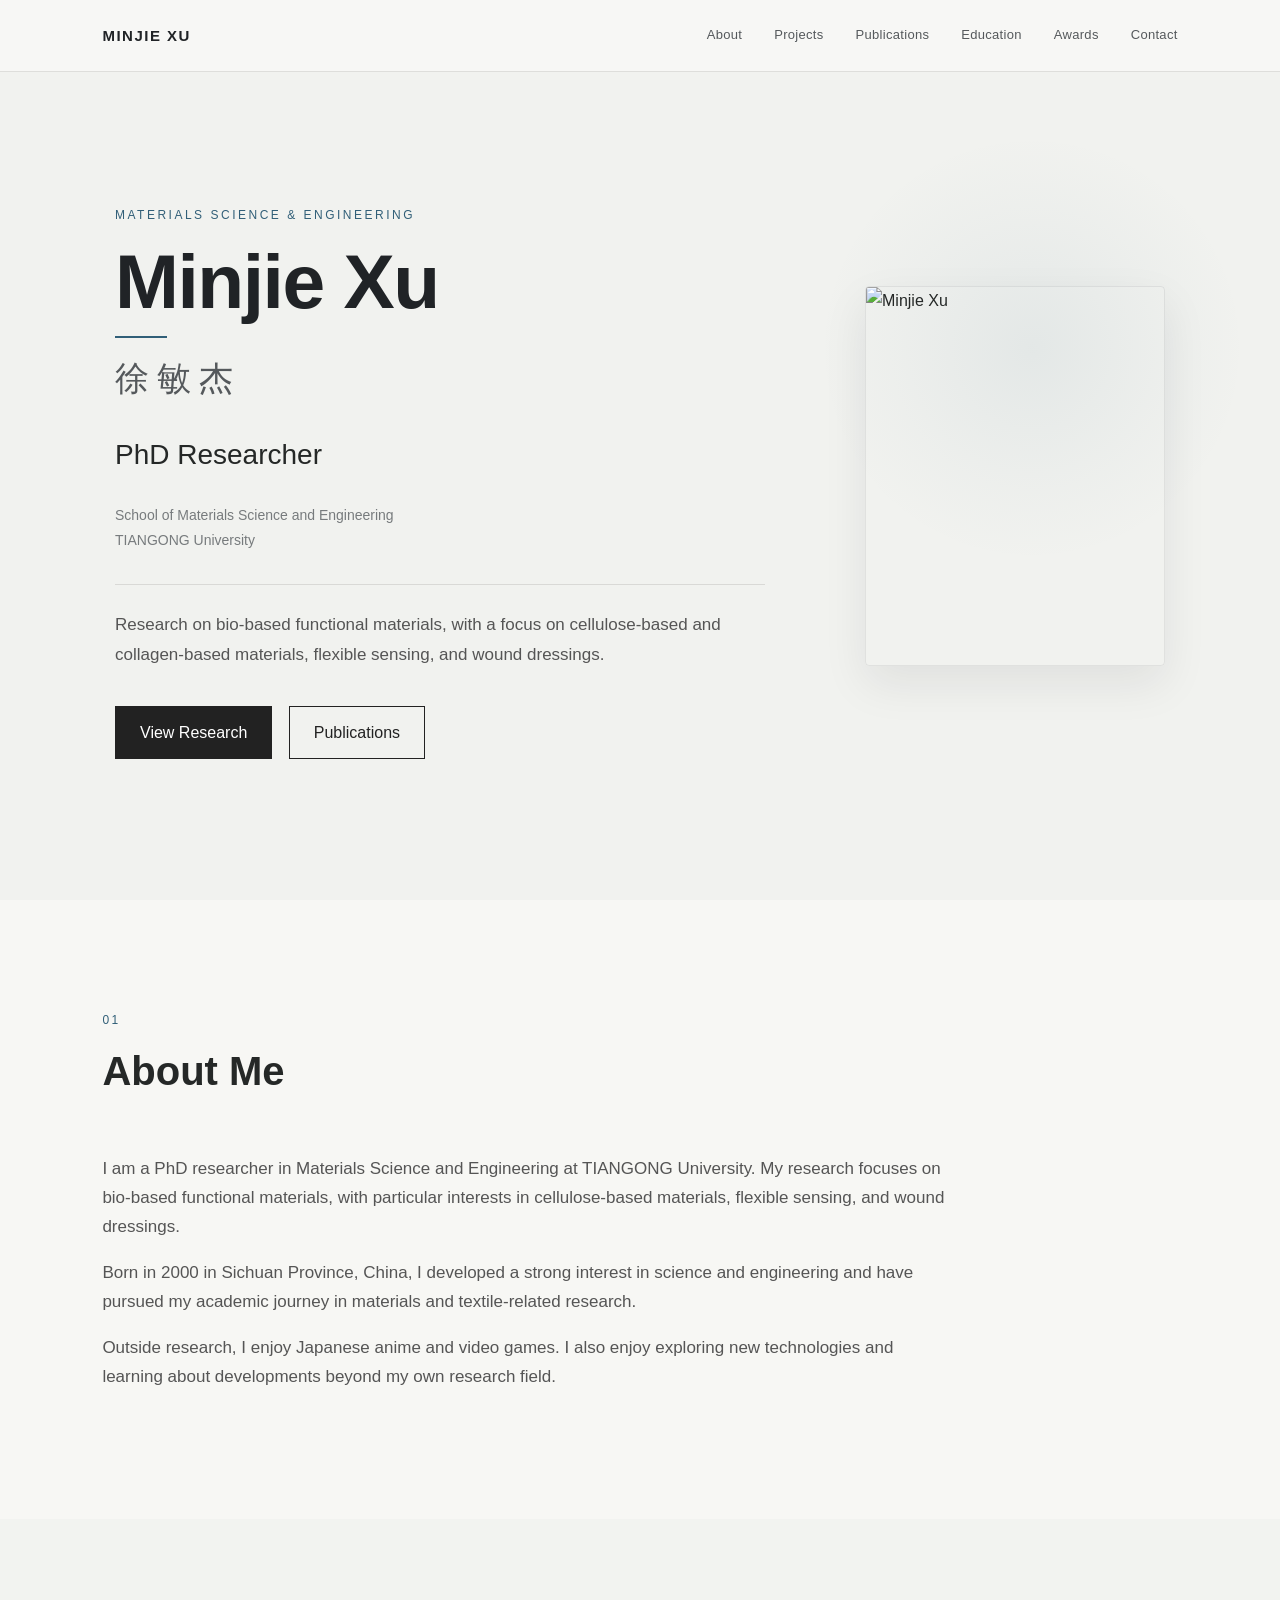
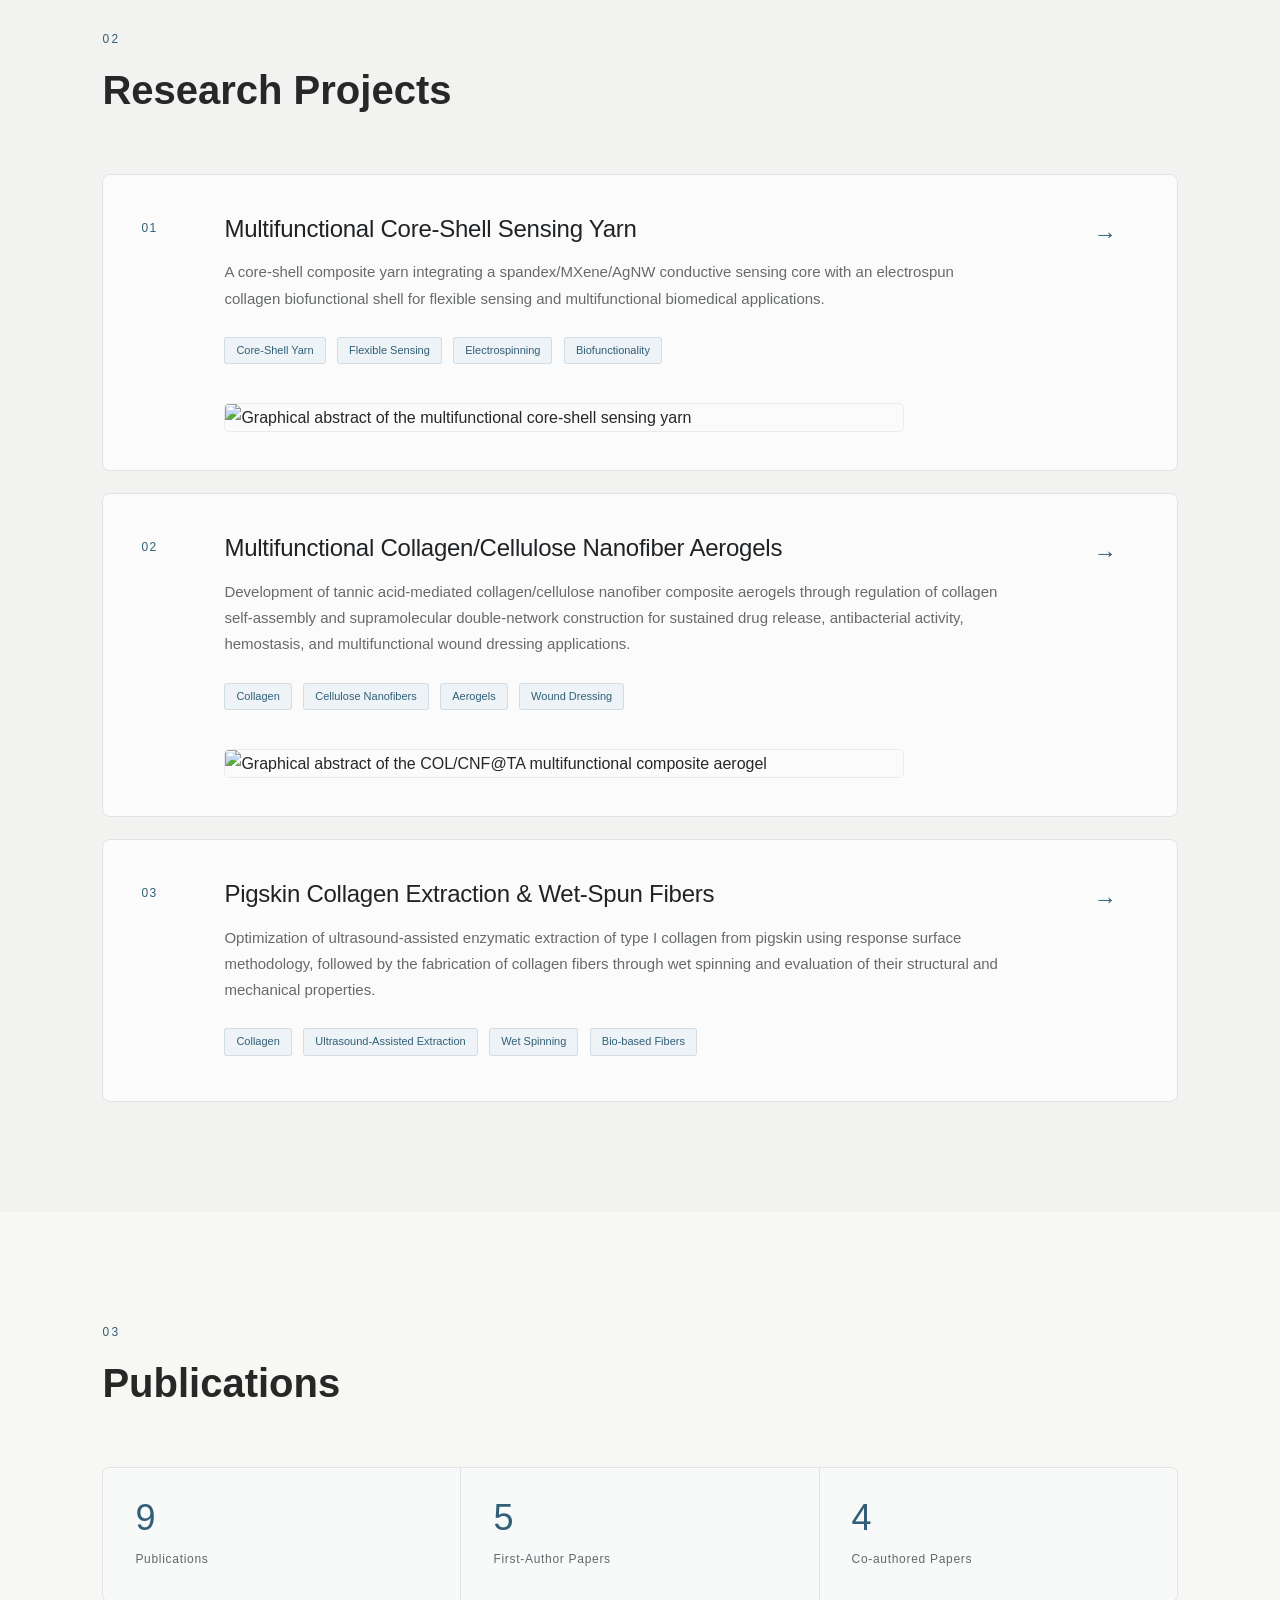
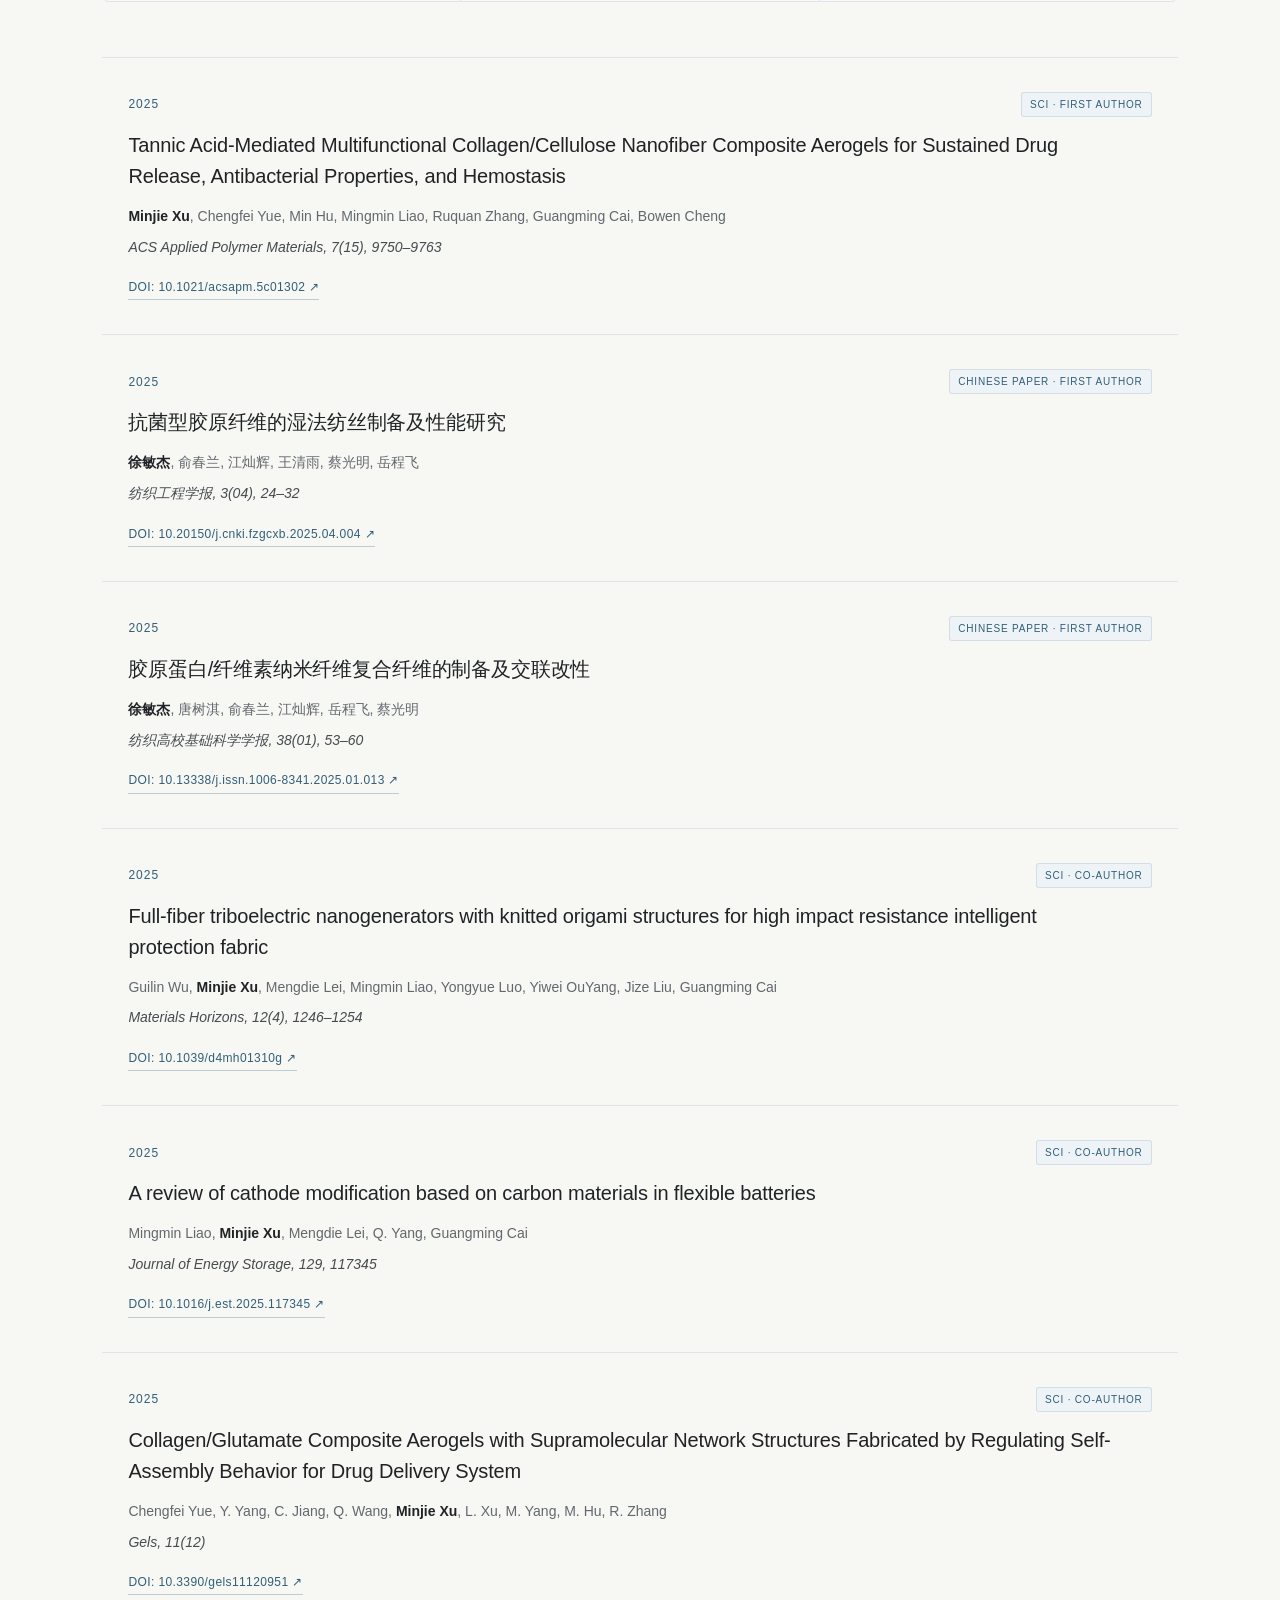
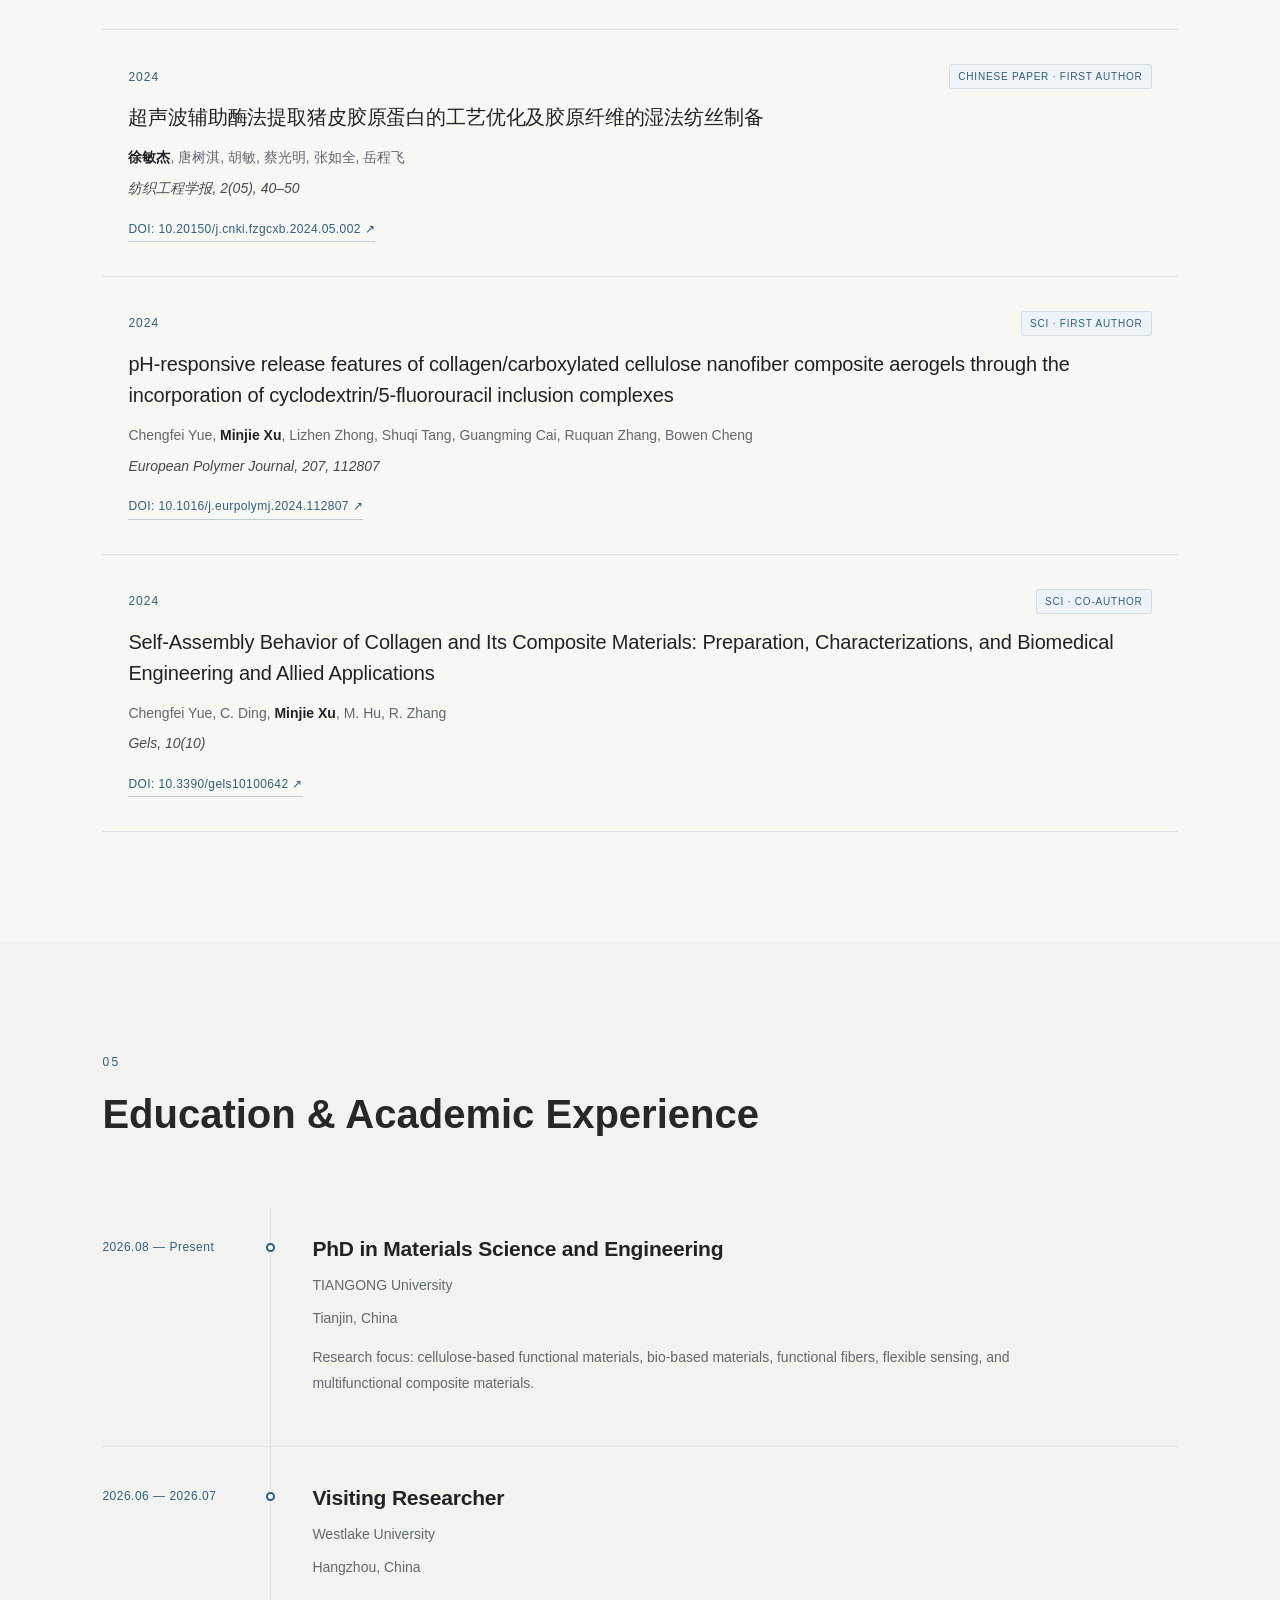
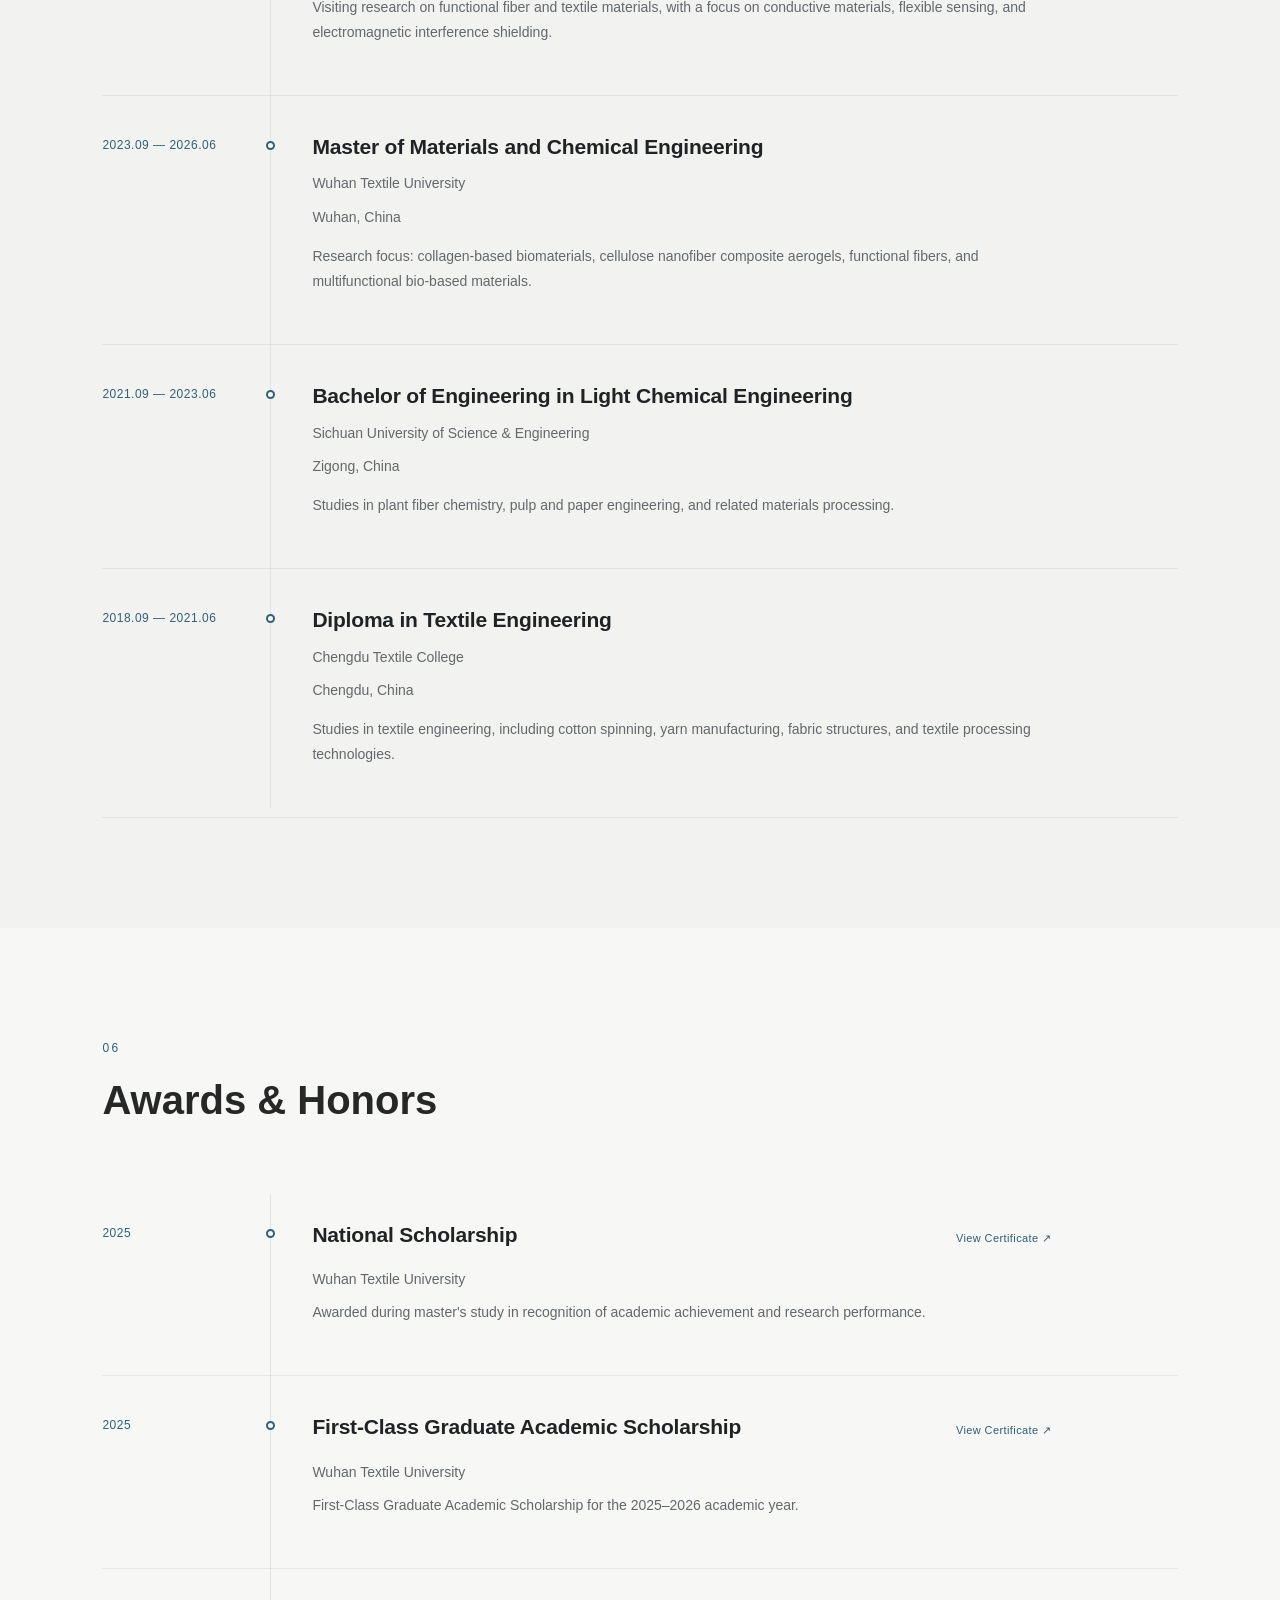
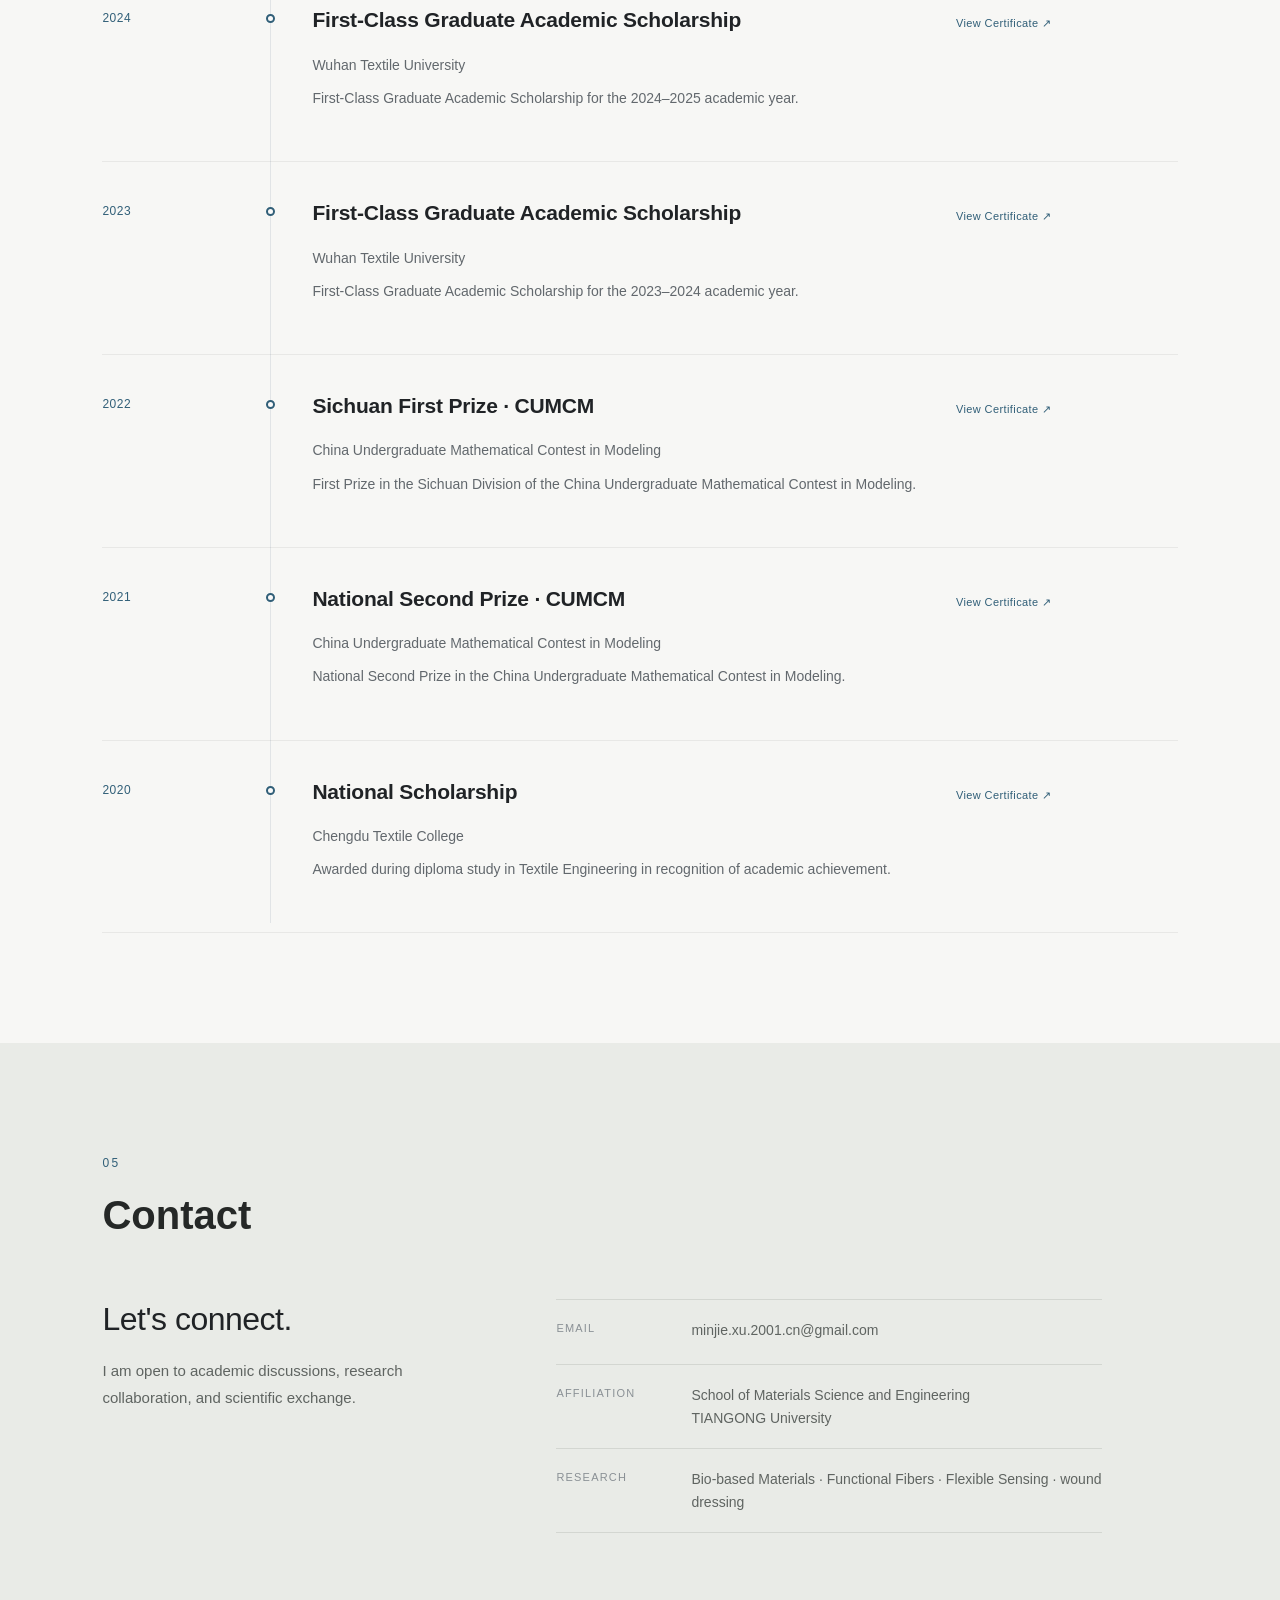
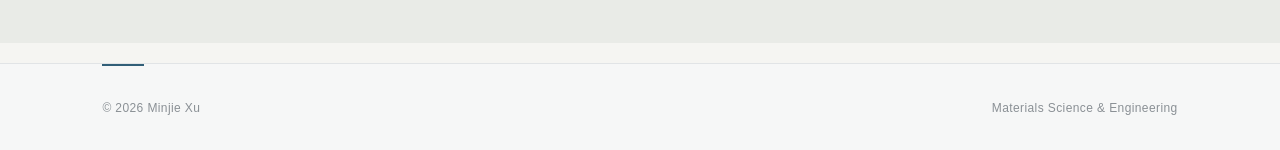
==== index.html @ 4c1c81a6 "Initial website release" ====
<!DOCTYPE html>
<html lang="en">











<head>
    <meta charset="UTF-8">
    <meta name="viewport" content="width=device-width, initial-scale=1.0">

    <title>Minjie Xu | Materials Science & Engineering</title>
    <meta name="description" content="Academic website of Minjie Xu, a PhD researcher in Materials Science and Engineering at TIANGONG of Technology.">
    
    <link rel="stylesheet" href="style.css">
</head>

<body>

    <!-- Navigation -->
<nav>

    <div class="logo">
        <a href="#home">MINJIE XU</a>
    </div>

    <div class="nav-links">

        <a href="#about">About</a>
        <a href="#projects">Projects</a>
        <a href="#publications">Publications</a>
        <a href="#education">Education</a>
    <a href="#awards">Awards</a>
        <a href="#contact">Contact</a>

    </div>

    <button class="menu-toggle" id="menu-toggle">
        ☰
    </button>

</nav>


    <!-- Home -->
        <section id="home" class="hero">

            <div class="hero-content">

                <p class="hero-label">
                    MATERIALS SCIENCE & ENGINEERING
                </p>

                <h1>Minjie Xu</h1>
                <p class="chinese-name">徐敏杰</p>
                <h2>PhD Researcher</h2>

                <p class="hero-affiliation">
                    School of Materials Science and Engineering<br>
                    TIANGONG University
                </p>

                <p class="hero-description">
                    Research on bio-based functional materials, with a focus on cellulose-based and collagen-based materials, flexible sensing, and wound dressings.

                </p>

                <div class="hero-buttons">

                    <a href="#projects" class="button">
                        View Research
                    </a>

                    <a href="#publications" class="button button-outline">
                        Publications
                    </a>

                </div>

            </div>


            <div class="hero-photo">

                <!-- <img
                    src="images/profile.jpg"
                    alt="Minjie Xu"
                > -->


                <img
                    src="images/Minjie-Xu.jpg"
                    alt="Minjie Xu"
                >


            </div>

        </section>


    <!-- About -->
    <!-- About -->
    <section id="about" class="section">

        <div class="section-title">
            <p>01</p>
            <h2>About Me</h2>
        </div>

        <div class="section-content">

            <p>
                I am a PhD researcher in Materials Science and Engineering
                at TIANGONG University. My research focuses on bio-based
                functional materials, with particular interests in
                cellulose-based materials, flexible sensing, and wound dressings.
            </p>

            <p>
                Born in 2000 in Sichuan Province, China, I developed a strong
                interest in science and engineering and have pursued my academic
                journey in materials and textile-related research.
            </p>

            <p>
                Outside research, I enjoy Japanese anime and video games.
                I also enjoy exploring new technologies and learning about
                developments beyond my own research field.
            </p>

        </div>

    </section>


        <!-- Research Projects -->
    <section id="projects" class="section">

        <div class="section-title">
            <p>02</p>
            <h2>Research Projects</h2>
        </div>

        <div class="project-list">

            <div class="project-item">

                <div class="project-number">01</div>

            <div class="project-content">

                <h3>Multifunctional Core-Shell Sensing Yarn</h3>

                <p>
                    A core-shell composite yarn integrating a
                    spandex/MXene/AgNW conductive sensing core with an
                    electrospun collagen biofunctional shell for flexible
                    sensing and multifunctional biomedical applications.
                </p>

                <div class="project-tags">
                    <span>Core-Shell Yarn</span>
                    <span>Flexible Sensing</span>
                    <span>Electrospinning</span>
                    <span>Biofunctionality</span>
                </div>


                <div class="project-preview-image">
                    <img
                        src="images/graphical-abstract-project01.png"
                        alt="Graphical abstract of the multifunctional core-shell sensing yarn"
                    >
                </div>

            </div>

                <a href="project-collagen-yarn.html" class="project-arrow">
    →
</a>

            </div>


            <div class="project-item">

                <div class="project-number">
                    02
                </div>

                <div class="project-content">

                    <h3>
                        Multifunctional Collagen/Cellulose Nanofiber Aerogels
                    </h3>

                    <p>
                        Development of tannic acid-mediated collagen/cellulose
                        nanofiber composite aerogels through regulation of collagen
                        self-assembly and supramolecular double-network construction
                        for sustained drug release, antibacterial activity, hemostasis,
                        and multifunctional wound dressing applications.
                    </p>

                    <div class="project-tags">
                        <span>Collagen</span>
                        <span>Cellulose Nanofibers</span>
                        <span>Aerogels</span>
                        <span>Wound Dressing</span>
                    </div>
                    <div class="project-preview-image project02-preview">

    <img
        src="images/project02-design1.jpg"
        alt="Graphical abstract of the COL/CNF@TA multifunctional composite aerogel"
    >

</div>

                </div>

                <a href="project02.html" class="project-arrow">
                    →
                </a>

            </div>


            <div class="project-item">

                <div class="project-number">
                    03
                </div>

                <div class="project-content">

                    <h3>
                        Pigskin Collagen Extraction & Wet-Spun Fibers
                    </h3>

                    <p>
                        Optimization of ultrasound-assisted enzymatic extraction
                        of type I collagen from pigskin using response surface
                        methodology, followed by the fabrication of collagen fibers
                        through wet spinning and evaluation of their structural
                        and mechanical properties.
                    </p>

                    <div class="project-tags">
                        <span>Collagen</span>
                        <span>Ultrasound-Assisted Extraction</span>
                        <span>Wet Spinning</span>
                        <span>Bio-based Fibers</span>
                    </div>

                </div>

                <a href="project03.html" class="project-arrow">
                    →
                </a>

            </div>

        </div>

    </section>

    <!-- Publications -->
    <!-- Publications -->
    <section id="publications" class="section">

        <div class="section-title">
            <p>03</p>
            <h2>Publications</h2>
        </div>

        <div class="publication-stats">

            <div class="stat-item">
                <strong>9</strong>
                <span>Publications</span>
            </div>

            <div class="stat-item">
                <strong>5</strong>
                <span>First-Author Papers</span>
            </div>

            <div class="stat-item">
                <strong>4</strong>
                <span>Co-authored Papers</span>
            </div>

        </div>



<!-- Publication 01 -->
<div class="publication">

    <div class="publication-top">
        <span class="publication-year">2025</span>
        <span class="publication-type">SCI · First Author</span>
    </div>

    <h3>
        Tannic Acid-Mediated Multifunctional Collagen/Cellulose
        Nanofiber Composite Aerogels for Sustained Drug Release,
        Antibacterial Properties, and Hemostasis
    </h3>

    <p class="publication-authors">
        <strong>Minjie Xu</strong>, Chengfei Yue, Min Hu,
        Mingmin Liao, Ruquan Zhang, Guangming Cai, Bowen Cheng
    </p>

    <p class="journal">
        ACS Applied Polymer Materials, 7(15), 9750–9763
    </p>

    <a
        href="https://doi.org/10.1021/acsapm.5c01302"
        target="_blank"
        rel="noopener noreferrer"
        class="publication-link"
    >
        DOI: 10.1021/acsapm.5c01302 ↗
    </a>

</div>


<!-- Publication 02 -->
<div class="publication">

    <div class="publication-top">
        <span class="publication-year">2025</span>
        <span class="publication-type">Chinese paper · First Author</span>
    </div>

    <h3>
        抗菌型胶原纤维的湿法纺丝制备及性能研究
    </h3>

    <p class="publication-authors">
        <strong>徐敏杰</strong>, 俞春兰, 江灿辉,
        王清雨, 蔡光明, 岳程飞
    </p>

    <p class="journal">
        纺织工程学报, 3(04), 24–32
    </p>

    <a
        href="https://doi.org/10.20150/j.cnki.fzgcxb.2025.04.004"
        target="_blank"
        rel="noopener noreferrer"
        class="publication-link"
    >
        DOI: 10.20150/j.cnki.fzgcxb.2025.04.004 ↗
    </a>

</div>


<!-- Publication 03 -->
<div class="publication">

    <div class="publication-top">
        <span class="publication-year">2025</span>
        <span class="publication-type">Chinese paper · First Author</span>
    </div>

    <h3>
        胶原蛋白/纤维素纳米纤维复合纤维的制备及交联改性
    </h3>

    <p class="publication-authors">
        <strong>徐敏杰</strong>, 唐树淇, 俞春兰,
        江灿辉, 岳程飞, 蔡光明
    </p>

    <p class="journal">
        纺织高校基础科学学报, 38(01), 53–60
    </p>

    <a
        href="https://doi.org/10.13338/j.issn.1006-8341.2025.01.013"
        target="_blank"
        rel="noopener noreferrer"
        class="publication-link"
    >
        DOI: 10.13338/j.issn.1006-8341.2025.01.013 ↗
    </a>

</div>


<!-- Publication 04 -->
<div class="publication">

    <div class="publication-top">
        <span class="publication-year">2025</span>
        <span class="publication-type">SCI · Co-author</span>
    </div>

    <h3>
        Full-fiber triboelectric nanogenerators with knitted
        origami structures for high impact resistance intelligent
        protection fabric
    </h3>

    <p class="publication-authors">
        Guilin Wu, <strong>Minjie Xu</strong>, Mengdie Lei,
        Mingmin Liao, Yongyue Luo, Yiwei OuYang,
        Jize Liu, Guangming Cai
    </p>

    <p class="journal">
        Materials Horizons, 12(4), 1246–1254
    </p>

    <a
        href="https://doi.org/10.1039/d4mh01310g"
        target="_blank"
        rel="noopener noreferrer"
        class="publication-link"
    >
        DOI: 10.1039/d4mh01310g ↗
    </a>

</div>


<!-- Publication 05 -->
<div class="publication">

    <div class="publication-top">
        <span class="publication-year">2025</span>
        <span class="publication-type">SCI · Co-author</span>
    </div>

    <h3>
        A review of cathode modification based on carbon
        materials in flexible batteries
    </h3>

    <p class="publication-authors">
        Mingmin Liao, <strong>Minjie Xu</strong>,
        Mengdie Lei, Q. Yang, Guangming Cai
    </p>

    <p class="journal">
        Journal of Energy Storage, 129, 117345
    </p>

    <a
        href="https://doi.org/10.1016/j.est.2025.117345"
        target="_blank"
        rel="noopener noreferrer"
        class="publication-link"
    >
        DOI: 10.1016/j.est.2025.117345 ↗
    </a>

</div>


<!-- Publication 06 -->
<div class="publication">

    <div class="publication-top">
        <span class="publication-year">2025</span>
        <span class="publication-type">SCI · Co-author</span>
    </div>

    <h3>
        Collagen/Glutamate Composite Aerogels with Supramolecular
        Network Structures Fabricated by Regulating Self-Assembly
        Behavior for Drug Delivery System
    </h3>

    <p class="publication-authors">
        Chengfei Yue, Y. Yang, C. Jiang, Q. Wang,
        <strong>Minjie Xu</strong>, L. Xu, M. Yang,
        M. Hu, R. Zhang
    </p>

    <p class="journal">
        Gels, 11(12)
    </p>

    <a
        href="https://doi.org/10.3390/gels11120951"
        target="_blank"
        rel="noopener noreferrer"
        class="publication-link"
    >
        DOI: 10.3390/gels11120951 ↗
    </a>

</div>


<!-- Publication 07 -->
<div class="publication">

    <div class="publication-top">
        <span class="publication-year">2024</span>
        <span class="publication-type">Chinese paper · First Author</span>
    </div>

    <h3>
        超声波辅助酶法提取猪皮胶原蛋白的工艺优化及胶原纤维的湿法纺丝制备
    </h3>

    <p class="publication-authors">
        <strong>徐敏杰</strong>, 唐树淇, 胡敏,
        蔡光明, 张如全, 岳程飞
    </p>

    <p class="journal">
        纺织工程学报, 2(05), 40–50
    </p>

    <a
        href="https://doi.org/10.20150/j.cnki.fzgcxb.2024.05.002"
        target="_blank"
        rel="noopener noreferrer"
        class="publication-link"
    >
        DOI: 10.20150/j.cnki.fzgcxb.2024.05.002 ↗
    </a>

</div>


<!-- Publication 08 -->
<div class="publication">

    <div class="publication-top">
        <span class="publication-year">2024</span>
        <span class="publication-type">SCI · First Author</span>
    </div>

    <h3>
        pH-responsive release features of collagen/carboxylated
        cellulose nanofiber composite aerogels through the
        incorporation of cyclodextrin/5-fluorouracil inclusion complexes
    </h3>

    <p class="publication-authors">
        Chengfei Yue, <strong>Minjie Xu</strong>,
        Lizhen Zhong, Shuqi Tang, Guangming Cai,
        Ruquan Zhang, Bowen Cheng
    </p>

    <p class="journal">
        European Polymer Journal, 207, 112807
    </p>

    <a
        href="https://doi.org/10.1016/j.eurpolymj.2024.112807"
        target="_blank"
        rel="noopener noreferrer"
        class="publication-link"
    >
        DOI: 10.1016/j.eurpolymj.2024.112807 ↗
    </a>

</div>


<!-- Publication 09 -->
<div class="publication">

    <div class="publication-top">
        <span class="publication-year">2024</span>
        <span class="publication-type">SCI · Co-author</span>
    </div>

    <h3>
        Self-Assembly Behavior of Collagen and Its Composite
        Materials: Preparation, Characterizations, and Biomedical
        Engineering and Allied Applications
    </h3>

    <p class="publication-authors">
        Chengfei Yue, C. Ding, <strong>Minjie Xu</strong>,
        M. Hu, R. Zhang
    </p>

    <p class="journal">
        Gels, 10(10)
    </p>

    <a
        href="https://doi.org/10.3390/gels10100642"
        target="_blank"
        rel="noopener noreferrer"
        class="publication-link"
    >
        DOI: 10.3390/gels10100642 ↗
    </a>

</div>

















        </div>

    </section>

<section id="education" class="section">

    <div class="section-title">
        <p>05</p>
        <h2>Education & Academic Experience</h2>
    </div>


    <div class="education-list">

        <!-- PhD -->
        <div class="education-item">

            <div class="education-year">
                2026.08 — Present
            </div>

            <div class="education-content">

                <h3>
                    PhD in Materials Science and Engineering
                </h3>

                <p class="education-school">
                    TIANGONG University
                </p>

                <p>
                    Tianjin, China
                </p>

                <p>
                    Research focus: cellulose-based functional materials,
                    bio-based materials, functional fibers, flexible sensing,
                    and multifunctional composite materials.
                </p>

            </div>

        </div>


        <!-- Visiting Research -->
        <div class="education-item">

            <div class="education-year">
                2026.06 — 2026.07
            </div>

            <div class="education-content">

                <h3>
                    Visiting Researcher
                </h3>

                <p class="education-school">
                    Westlake University
                </p>

                <p>
                    Hangzhou, China
                </p>

                <p>
                    Visiting research on functional fiber and textile
                    materials, with a focus on conductive materials,
                    flexible sensing, and electromagnetic interference
                    shielding.
                </p>

            </div>

        </div>


        <!-- Master -->
        <div class="education-item">

            <div class="education-year">
                2023.09 — 2026.06
            </div>

            <div class="education-content">

                <h3>
                    Master of Materials and Chemical Engineering
                </h3>

                <p class="education-school">
                    Wuhan Textile University
                </p>

                <p>
                    Wuhan, China
                </p>

                <p>
                    Research focus: collagen-based biomaterials,
                    cellulose nanofiber composite aerogels,
                    functional fibers, and multifunctional
                    bio-based materials.
                </p>

            </div>

        </div>


        <!-- Bachelor -->
        <div class="education-item">

            <div class="education-year">
                2021.09 — 2023.06
            </div>

            <div class="education-content">

                <h3>
                    Bachelor of Engineering in Light Chemical Engineering
                </h3>

                <p class="education-school">
                    Sichuan University of Science & Engineering
                </p>

                <p>
                    Zigong, China
                </p>

                <p>
                    Studies in plant fiber chemistry, pulp and paper
                    engineering, and related materials processing.
                </p>

            </div>

        </div>

        <!-- Diploma -->
<div class="education-item">

    <div class="education-year">
        2018.09 — 2021.06
    </div>

    <div class="education-content">

        <h3>
            Diploma in Textile Engineering
        </h3>

        <p class="education-school">
            Chengdu Textile College
        </p>

        <p>
            Chengdu, China
        </p>

        <p>
            Studies in textile engineering, including cotton spinning,
            yarn manufacturing, fabric structures, and textile
            processing technologies.
        </p>

    </div>

</div>

    </div>

</section>



<!-- Awards & Honors -->
<section id="awards" class="section">

    <div class="section-title">
        <p>06</p>
        <h2>Awards & Honors</h2>
    </div>

    <div class="education-list">

        <!-- Graduate National Scholarship -->
        <div class="education-item">

            <div class="education-year">
                2025
            </div>

            <div class="education-content">

<div class="award-title-row">

    <h3>
        National Scholarship
    </h3>

    <a
        href="images/national-scholarship-2025.jpg"
        target="_blank"
        rel="noopener noreferrer"
        class="certificate-link"
    >
        View Certificate ↗
    </a>

</div>

                <p class="education-school">
                    Wuhan Textile University
                </p>

                <p>
                    Awarded during master's study in recognition of
                    academic achievement and research performance.
                </p>

            </div>

        </div>

<div class="education-list">

    <!-- 2025 National Scholarship -->
    <div class="education-item">

        <div class="education-year">
            2025
        </div>

        <div class="education-content">

            <div class="award-title-row">

                <h3>First-Class Graduate Academic Scholarship</h3>

                <a
                    href="images/award-national-scholarship-2025.jpg"
                    target="_blank"
                    rel="noopener noreferrer"
                    class="certificate-link"
                >
                    View Certificate ↗
                </a>

            </div>

            <p class="education-school">
                Wuhan Textile University
            </p>

            <p>
                First-Class Graduate Academic Scholarship
                for the 2025–2026 academic year.
            </p>

        </div>

    </div>


    <!-- 2024 First-Class Graduate Academic Scholarship -->
    <div class="education-item">

        <div class="education-year">
            2024
        </div>

        <div class="education-content">

            <div class="award-title-row">

                <h3>First-Class Graduate Academic Scholarship</h3>

                <a
                    href="images/award-academic-scholarship-2025.jpg"
                    target="_blank"
                    rel="noopener noreferrer"
                    class="certificate-link"
                >
                    View Certificate ↗
                </a>

            </div>

            <p class="education-school">
                Wuhan Textile University
            </p>

            <p>
                First-Class Graduate Academic Scholarship
                for the 2024–2025 academic year.
            </p>

        </div>

    </div>


    <!-- 2023 First-Class Graduate Academic Scholarship -->
    <div class="education-item">

        <div class="education-year">
            2023
        </div>

        <div class="education-content">

            <div class="award-title-row">

                <h3>First-Class Graduate Academic Scholarship</h3>

                <a
                    href="images/award-academic-scholarship-2023.jpg"
                    target="_blank"
                    rel="noopener noreferrer"
                    class="certificate-link"
                >
                    View Certificate ↗
                </a>

            </div>

            <p class="education-school">
                Wuhan Textile University
            </p>

            <p>
                First-Class Graduate Academic Scholarship
                for the 2023–2024 academic year.
            </p>

        </div>

    </div>

</div>







<!-- 2021 CUMCM Sichuan First Prize -->
<div class="education-item">

    <div class="education-year">
        2022
    </div>

    <div class="education-content">

        <div class="award-title-row">

            <h3>
                Sichuan First Prize · CUMCM
            </h3>

            <a
               href="images/award-cumcm-national-second-prize-2022.png"
                target="_blank"
                rel="noopener noreferrer"
                class="certificate-link"
            >
                View Certificate ↗
            </a>

        </div>

        <p class="education-school">
            China Undergraduate Mathematical Contest in Modeling
        </p>

        <p>
            First Prize in the Sichuan Division of the China
            Undergraduate Mathematical Contest in Modeling.
        </p>

    </div>

</div>

<!-- 2022 CUMCM National Second Prize -->
<div class="education-item">

    <div class="education-year">
        2021
    </div>

    <div class="education-content">

        <div class="award-title-row">

            <h3>
                National Second Prize · CUMCM
            </h3>

            <a
                
                href="images/award-cumcm-sichuan-first-prize-2021.jpg"
                target="_blank"
                rel="noopener noreferrer"
                class="certificate-link"
            >
                View Certificate ↗
            </a>

        </div>

        <p class="education-school">
            China Undergraduate Mathematical Contest in Modeling
        </p>

        <p>
            National Second Prize in the China Undergraduate
            Mathematical Contest in Modeling.
        </p>

    </div>

</div>





        <!-- Diploma National Scholarship -->
        <div class="education-item">

            <div class="education-year">
                2020
            </div>

            <div class="education-content">

<div class="award-title-row">

    <h3>
        National Scholarship
    </h3>

    <a
        href="images/national-scholarship-2020.png"
        target="_blank"
        rel="noopener noreferrer"
        class="certificate-link"
    >
        View Certificate ↗
    </a>

</div>

                <p class="education-school">
                    Chengdu Textile College
                </p>

                <p>
                    Awarded during diploma study in Textile Engineering
                    in recognition of academic achievement.
                </p>

            </div>

        </div>

    </div>

</section>


















    <!-- Contact -->
    <section id="contact" class="section">

        <div class="section-title">
            <p>05</p>
            <h2>Contact</h2>
        </div>

        <div class="contact-content">

            <div class="contact-intro">

                <h3>
                    Let's connect.
                </h3>

                <p>
                    I am open to academic discussions,
                    research collaboration, and scientific exchange.
                </p>

            </div>


            <div class="contact-info">

                <div class="contact-item">

                    <span>
                        Email
                    </span>

                    <p>
                        minjie.xu.2001.cn@gmail.com
                    </p>

                </div>


                <div class="contact-item">

                    <span>
                        Affiliation
                    </span>

                    <p>
                        School of Materials Science and Engineering<br>
                        TIANGONG University
                    </p>

                </div>


                <div class="contact-item">

                    <span>
                        Research
                    </span>

                    <p>
                        Bio-based Materials · Functional Fibers ·
                        Flexible Sensing · wound dressing
                    </p>

                </div>

                <!-- <div class="contact-item">

                    <span>
                        Academic Profiles
                    </span>

                    <div class="academic-links">

                        <a href="#" target="_blank" rel="noopener noreferrer">
                            <svg viewBox="0 0 24 24" aria-hidden="true">
                                <circle cx="12" cy="12" r="10"></circle>
                                <path d="M8 12h8M12 8v8"></path>
                            </svg>
                            <span>Google Scholar</span>
                        </a>

                        <a href="https://orcid.org/0009-0004-1225-3555" target="_blank" rel="noopener noreferrer">
                            <svg viewBox="0 0 24 24" aria-hidden="true">
                                <circle cx="12" cy="12" r="10"></circle>
                                <circle cx="9" cy="8" r="1"></circle>
                                <path d="M8 11v6"></path>
                                <path d="M12 17v-6"></path>
                                <path d="M12 14c0-2 1-3 3-3s3 1 3 3v3"></path>
                            </svg>
                            <span>ORCID</span>
                        </a>

                        <a href="#" target="_blank" rel="noopener noreferrer">
                            <svg viewBox="0 0 24 24" aria-hidden="true">
                                <rect x="4" y="4" width="16" height="16" rx="3"></rect>
                                <path d="M8 10v6M8 8h.01M12 16v-4a2 2 0 0 1 4 0v4M12 10v6"></path>
                            </svg>
                            <span>ResearchGate</span>
                        </a>

                        <a href="#" target="_blank" rel="noopener noreferrer">
                            <svg viewBox="0 0 24 24" aria-hidden="true">
                                <path d="M8 8l-4 4 4 4M16 8l4 4-4 4M14 5l-4 14"></path>
                            </svg>
                            <span>GitHub</span>
                        </a>

                    </div>

                </div> -->






            </div>

        </div>

    </section>


    <footer>

        <div class="footer-content">

            <p>
                © 2026 Minjie Xu
            </p>

            <p>
                Materials Science & Engineering
            </p>

        </div>

    </footer>


    <script>

        const menuToggle = document.getElementById("menu-toggle");
        const navLinks = document.querySelector(".nav-links");

        // 点击 ☰，打开或关闭菜单
        menuToggle.addEventListener("click", function () {

            navLinks.classList.toggle("active");

        });

        // 点击菜单中的链接后，自动关闭菜单
        const navItems = navLinks.querySelectorAll("a");

        navItems.forEach(function (item) {

            item.addEventListener("click", function () {

                navLinks.classList.remove("active");

            });

        });

    </script>






</body>

</html>
---- style.css ----
/* Basic settings */


/* =========================================
   Global Design System
   ========================================= */

:root {
    --bg-main: #fbfbfa;
    --bg-soft: #f7f8f8;
    --bg-card: #ffffff;

    --text-main: #202326;
    --text-secondary: #62686d;
    --text-light: #8a9095;

    --line: #e1e4e6;

    --accent: #315f78;
    --accent-light: #edf3f6;
}












* {
    box-sizing: border-box;
}

html {
    scroll-behavior: smooth;
}

body {
    margin: 0;

    font-family:
        -apple-system,
        BlinkMacSystemFont,
        "Segoe UI",
        Arial,
        sans-serif;

    color: var(--text-main);
    background-color: var(--bg-main);

    line-height: 1.7;

    -webkit-font-smoothing: antialiased;
}

/* Navigation */

nav {
    position: sticky;
    top: 0;
    z-index: 1000;

    display: flex;
    align-items: center;
    justify-content: space-between;

    padding: 0 8%;
    height: 72px;

    background-color: rgba(247, 247, 245, 0.95);
    border-bottom: 1px solid #dededb;
}

.logo a {
    color: #202326;
    text-decoration: none;
    font-size: 15px;
    font-weight: 600;
    letter-spacing: 1.5px;
}

.nav-links {
    display: flex;
    align-items: center;
}

.nav-links a {
    position: relative;
    margin-left: 32px;

    color: #55595c;
    text-decoration: none;
    font-size: 13px;
    letter-spacing: 0.3px;

    transition: color 0.2s ease;
}

.nav-links a:hover {
    color: #111;
}

.nav-links a::after {
    content: "";
    position: absolute;

    left: 0;
    bottom: -7px;

    width: 0;
    height: 1px;

    background-color: #202326;
    transition: width 0.25s ease;
}

.nav-links a:hover::after {
    width: 100%;
}

/* Hero Section */

.hero {
    min-height: calc(100vh - 72px);

    display: grid;
    grid-template-columns: minmax(0, 680px) 300px;
    justify-content: center;
    align-items: center;

    gap: 70px;

    padding: 80px 8% 100px;

    background-color: #f7f7f5;
}

.hero-content {
    max-width: 680px;
}

/* Hero Photo */
 /* Hero Photo */

.hero-photo {
    width: 300px;
    flex-shrink: 0;
}

.hero-photo img {
    display: block;
    width: 100%;
    height: 380px;
    object-fit: cover;
    border-radius: 4px;
}



.hero-label {
    font-size: 12px;
    font-weight: 500;
    letter-spacing: 2.5px;

    color: var(--accent);

    margin-bottom: 20px;
}

.hero h1 {
    margin: 0;

    font-size: clamp(58px, 6vw, 82px);
    line-height: 0.95;

    font-weight: 600;
    letter-spacing: -3px;

    color: #202326;
}

.hero h2 {
    font-size: 28px;
    font-weight: 400;

    margin: 0 0 25px 0;
}

.hero-affiliation {
    margin: 0;

    font-size: 14px;
    line-height: 1.8;

    color: #777b7d;
}

.hero-description {
    max-width: 580px;

    margin-top: 32px;
    padding-top: 25px;

    border-top: 1px solid #d9d9d6;

    font-size: 16px;
    line-height: 1.8;

    color: #55595c;
}

.hero-description {
    max-width: 650px;

    margin-top: 30px;

    font-size: 17px;
    color: #555;
}

.hero-buttons {
    margin-top: 35px;
}

.button {
    display: inline-block;

    padding: 12px 24px;

    margin-right: 12px;

    text-decoration: none;

    background-color: #222;
    color: white;

    border: 1px solid #222;

    transition: 0.3s;
}

.button:hover {
    background-color: #555;
}

.button-outline {
    background-color: transparent;
    color: #222;
}

.button-outline:hover {
    background-color: #222;
    color: white;
}

/* General Sections */

.section {
    padding: 110px 8%;
    max-width: 1400px;
    margin: 0 auto;
}

.section-title {
    margin-bottom: 50px;
}

.section-title p {
    margin: 0 0 7px 0;

    font-size: 12px;
    font-weight: 500;

    letter-spacing: 2.5px;

    color: var(--accent);
}

.section-title h2 {
    margin: 0;

    font-size: 40px;
    font-weight: 600;
}

.section-content {
    max-width: 850px;
}

.section-content > p {
    font-size: 17px;
    color: #555;
}


/* Research */

.research-grid {
    display: grid;

    grid-template-columns: repeat(2, 1fr);

    gap: 1px;

    background-color: #ddd;

    border: 1px solid #ddd;
}

.research-card {
    padding: 35px;

    background-color: white;

    min-height: 220px;
}

.research-card span {
    font-size: 13px;
    color: #888;
}

.research-card h3 {
    margin-top: 20px;

    font-size: 22px;
    font-weight: 500;
}

.research-card p {
    color: #666;
}


/* Publications */
/* Publications */

.publication {
    padding: 35px 0;
    border-top: 1px solid #ddd;
}

.publication-top {
    display: flex;
    justify-content: space-between;
    align-items: center;
    margin-bottom: 15px;
}

.publication-year {
    font-size: 13px;
    color: #888;
}

.publication-type {
    font-size: 12px;
    color: #888;
    letter-spacing: 0.5px;
}

.publication h3 {
    font-size: 21px;
    font-weight: 500;
    line-height: 1.5;
    margin: 0 0 12px 0;
}

.publication-authors {
    margin: 0 0 8px 0;
    color: #555;
    font-size: 15px;
}

.journal {
    margin: 0 0 15px 0;
    font-style: italic;
    color: #444;
    font-size: 15px;
}

.publication-link {
    text-decoration: none;
    color: #222;
    font-size: 14px;
}

.publication-link:hover {
    text-decoration: underline;
}

/* Education */
/* Education */

.education-list {
    border-top: 1px solid #ddd;
}

.education-item {
    display: grid;
    grid-template-columns: 180px 1fr;
    gap: 50px;
    padding: 45px 0;
    border-bottom: 1px solid #ddd;
}

.education-year {
    font-size: 14px;
    color: #888;
    padding-top: 5px;
}

.education-content {
    max-width: 750px;
}

.education-content h3 {
    margin: 0 0 12px 0;
    font-size: 24px;
    font-weight: 500;
}

.education-school {
    margin: 0 0 8px 0;
    font-size: 17px;
    color: #333;
}

.education-content p {
    color: #666;
    line-height: 1.7;
}


/* Contact */

.email {
    font-size: 22px !important;
    color: #222 !important;
}

/* Research Projects */

.project-list {
    border-top: 1px solid #ddd;
}

.project-item {
    display: grid;

    grid-template-columns: 70px 1fr 50px;

    gap: 30px;

    padding: 45px 0;

    border-bottom: 1px solid #ddd;

    transition: 0.3s;
}

.project-number {
    font-size: 13px;
    color: #888;
}

.project-content h3 {
    margin: 0 0 15px 0;

    font-size: 25px;
    font-weight: 500;
}

.project-content p {
    max-width: 750px;

    margin: 0;

    color: #666;

    font-size: 16px;
}

.project-tags {
    margin-top: 25px;
}

.project-tags span {
    display: inline-block;

    margin-right: 8px;
    margin-bottom: 8px;

    padding: 5px 12px;

    border: 1px solid #ddd;

    font-size: 12px;

    color: #666;
}

.project-arrow {
    font-size: 25px;

    align-self: start;
    margin-top: 5px;

    text-decoration: none;
    color: #202326;

    transition: 0.3s;
}

.project-item:hover {
    padding-left: 15px;
}

.project-item:hover .project-arrow {
    transform: translateX(8px);
}

.publication-stats {
    display: grid;
    grid-template-columns: repeat(3, 1fr);
    gap: 1px;
    margin-bottom: 60px;
    background-color: #ddd;
    border: 1px solid #ddd;
}

.stat-item {
    padding: 30px;
    background-color: white;
}

.stat-item strong {
    display: block;
    font-size: 38px;
    font-weight: 500;
    margin-bottom: 8px;
}

.stat-item span {
    font-size: 13px;
    color: #777;
    letter-spacing: 0.5px;
}

/* Contact */

.contact-content {
    display: grid;
    grid-template-columns: 1fr 1fr;
    gap: 100px;
    max-width: 1000px;
}

.contact-intro h3 {
    margin: 0 0 20px 0;
    font-size: 32px;
    font-weight: 500;
}

.contact-intro p {
    max-width: 450px;
    color: #666;
    font-size: 17px;
    line-height: 1.8;
}

.contact-info {
    border-top: 1px solid #ddd;
}

.contact-item {
    padding: 20px 0;
    border-bottom: 1px solid #ddd;
}

.contact-item span {
    display: block;
    margin-bottom: 8px;
    font-size: 12px;
    color: #888;
    letter-spacing: 1px;
    text-transform: uppercase;
}

.contact-item p {
    margin: 0;
    color: #333;
    font-size: 15px;
    line-height: 1.7;
}


/* Academic Profiles */

.academic-links {
    display: flex;
    flex-wrap: wrap;
    gap: 12px;
}

.academic-links a {
    display: inline-flex;
    align-items: center;
    gap: 8px;

    width: auto;
    height: auto;

    padding: 8px 12px;

    color: #222;
    text-decoration: none;

    font-size: 15px;

    border: 1px solid #ddd;

    transition: 0.25s;
}

.academic-links a:hover {
    background-color: #f5f5f5;
    border-color: #bbb;
}

.academic-links a svg {
    display: block;

    width: 18px;
    height: 18px;

    min-width: 18px;
    min-height: 18px;

    max-width: 18px;
    max-height: 18px;

    fill: none;
    stroke: currentColor;
    stroke-width: 1.6;
    stroke-linecap: round;
    stroke-linejoin: round;

    flex-shrink: 0;
}

 /* Footer */

footer {
    margin-top: 80px;
    border-top: 1px solid #ddd;
}

.footer-content {
    max-width: 1400px;
    margin: 0 auto;
    padding: 30px 8%;

    display: flex;
    justify-content: space-between;
    align-items: center;

    font-size: 13px;
    color: #888;
}

 /* Responsive Design */

@media (max-width: 768px) {

    /* Navigation */

    nav {
        padding: 20px 5%;
    }

    .logo a {
        font-size: 17px;
    }

    .menu-toggle {
        display: block;
    }

    .nav-links {
        display: none;
        position: absolute;
        top: 70px;
        left: 0;
        width: 100%;

        flex-direction: column;
        align-items: flex-start;

        padding: 20px 5%;

        background-color: white;
        border-top: 1px solid #ddd;
        border-bottom: 1px solid #ddd;
    }

    .nav-links.active {
        display: flex;
    }

    .nav-links a {
        margin: 12px 0;
        font-size: 15px;
    }


    /* Hero */

    .hero {
        min-height: 75vh;
        padding: 60px 5%;
    }

    .hero h1 {
        font-size: 44px;
    }

.chinese-name {
    margin: 16px 0 30px;

    font-size: 34px;
    font-weight: 500;
    letter-spacing: 8px;

    color: #55595c;
}

.hero h2 {
    margin: 0 0 22px 0;

    font-size: 20px;
    font-weight: 400;
    letter-spacing: 0.2px;

    color: #333638;
}


.hero {
    flex-direction: column;
    align-items: flex-start;
    gap: 50px;
}

.hero-photo {
    width: 300px;
    position: relative;
}

.hero-photo {
    width: 100%;
}

.hero-photo img {
    display: block;

    width: 100%;
    height: 390px;

    object-fit: cover;

    border-radius: 2px;

    filter: saturate(0.88) contrast(0.98);
}


.hero-photo::after {
    content: "";

    display: block;

    width: 70px;
    height: 2px;

    margin-top: 18px;

    background-color: #202326;
}







    /* Sections */

.section {
    padding: 110px max(8%, calc((100% - 1400px) / 2));
    max-width: none;
    width: 100%;
    margin: 0;
}

    .section-title {
        margin-bottom: 35px;
    }

    .section-title h2 {
        font-size: 32px;
    }


    /* Research */

    .research-grid {
        grid-template-columns: 1fr;
    }

    .research-card {
        min-height: auto;
        padding: 28px;
    }


    /* Research Projects */

    .project-item {
        grid-template-columns: 40px 1fr;
        gap: 15px;
        padding: 35px 0;
    }

    .project-arrow {
        display: none;
    }

    .project-content h3 {
        font-size: 21px;
    }


    /* Publications */

    .publication-stats {
        grid-template-columns: 1fr;
        margin-bottom: 40px;
    }

    .stat-item {
        padding: 25px;
    }

    .publication-top {
        align-items: flex-start;
    }

    .publication-type {
        font-size: 12px;
        color: #666;
        letter-spacing: 0.8px;
        text-transform: uppercase;
    }


    /* Education */

    .education-item {
        grid-template-columns: 1fr;
        gap: 10px;
        padding: 35px 0;
    }


    /* Contact */

    .contact-content {
        grid-template-columns: 1fr;
        gap: 50px;
    }


    /* Footer */

    .footer-content {
        padding: 25px 5%;
        flex-direction: column;
        align-items: flex-start;
        gap: 8px;
    }

}

/* Mobile Menu */

.menu-toggle {
    display: none;
    background: none;
    border: none;
    font-size: 25px;
    cursor: pointer;
    padding: 5px;
}


.menu-toggle {
    display: none;
    background: none;
    border: none;
    font-size: 25px;
    cursor: pointer;
    padding: 5px;
}

@media (max-width: 768px) {

    .menu-toggle {
        display: block !important;
    }

}


html {
    scroll-behavior: smooth;
}

/* =========================
   CV Page
   ========================= */

.cv-header {
    padding: 100px 8% 80px 8%;
    border-bottom: 1px solid #ddd;
}

.cv-header h1 {
    margin: 10px 0 15px 0;
    font-size: 56px;
    font-weight: 600;
}

.cv-header p:last-child {
    margin: 0;
    font-size: 18px;
    color: #666;
}


.cv-section {
    max-width: 1400px;
    margin: 0 auto;
    padding: 80px 8%;
}


.cv-section-title {
    display: grid;
    grid-template-columns: 60px 1fr;
    gap: 30px;
    align-items: start;
    margin-bottom: 45px;
}

.cv-section-title span {
    font-size: 13px;
    color: #888;
    padding-top: 8px;
}

.cv-section-title h2 {
    margin: 0;
    font-size: 36px;
    font-weight: 500;
}


.cv-item {
    display: grid;
    grid-template-columns: 180px 1fr;
    gap: 50px;
    padding: 35px 0;
    border-top: 1px solid #ddd;
}

.cv-item:last-child {
    border-bottom: 1px solid #ddd;
}


.cv-year {
    font-size: 14px;
    color: #888;
    padding-top: 5px;
}


.cv-content {
    max-width: 800px;
}

.cv-content h3 {
    margin: 0 0 12px 0;
    font-size: 22px;
    font-weight: 500;
}

.cv-content p {
    margin: 6px 0;
    color: #666;
    font-size: 15px;
    line-height: 1.7;
}


.cv-content-wide {
    max-width: 900px;
}

.cv-content-wide p {
    margin: 0 0 25px 0;
    color: #555;
    font-size: 15px;
    line-height: 1.8;
}

.cv-content-wide ul {
    margin: 0;
    padding-left: 20px;
}

.cv-content-wide li {
    margin-bottom: 12px;
    color: #555;
    font-size: 15px;
    line-height: 1.7;
}

@media (max-width: 768px) {

    .cv-header {
        padding: 70px 5% 60px 5%;
    }

    .cv-header h1 {
        font-size: 42px;
    }

    .cv-header p:last-child {
        font-size: 16px;
    }

    .cv-section {
        padding: 60px 5%;
    }

    .cv-section-title {
        grid-template-columns: 40px 1fr;
        gap: 15px;
        margin-bottom: 30px;
    }

    .cv-section-title h2 {
        font-size: 30px;
    }

    .cv-item {
        grid-template-columns: 1fr;
        gap: 10px;
        padding: 30px 0;
    }

    .cv-content h3 {
        font-size: 20px;
    }

    .cv-content-wide {
        max-width: 100%;
    }

}

.cv-download {
    margin-top: 30px;
}

.cv-button-disabled {
    cursor: default;
    opacity: 0.6;
}

/* =========================
   Section Background Colors
========================= */

.hero {
    background-color: #f4f4f1;
}

#about {
    background-color: #f8f8f6;
}

#research {
    background-color: #f2f3f1;
}

#projects {
    background-color: #f8f8f6;
}

#publications {
    background-color: #f2f3f1;
}

#education {
    background-color: #f8f8f6;
}

#contact {
    background-color: #eeefec;
    color: #202326;
}

/* =========================
   Final Website Color System
========================= */

body {
    background-color: #f5f5f2;
    color: #252827;
}

/* Hero */
.hero {
    background-color: #f1f2ef;
}

/* About */
#about {
    background-color: #f7f7f4;
}

/* Research Projects */
#projects {
    background-color: #f2f3f0;
}

/* Publications */
#publications {
    background-color: #f7f7f4;
}

/* Education */
#education {
    background-color: #f2f3f0;
}

/* Contact */
#contact {
    background-color: #e9ebe7;
    color: #252827;
}
#contact .contact-intro p,
#contact .contact-item p {
    color: #5f6461;
}

#contact .contact-item {
    border-color: #d3d6d1;
}

#contact .contact-info {
    border-color: #d3d6d1;
}

#contact .academic-links a {
    color: #252827;
    border-color: #cdd0cb;
}

#contact .academic-links a:hover {
    background-color: #f5f5f2;
    border-color: #aeb2ad;
}

.chinese-name {
    font-size: 34px !important;
    font-weight: 500 !important;
    letter-spacing: 8px !important;
    line-height: 1.3 !important;
    margin: 16px 0 30px 0 !important;
    color: #55595c !important;
}


/* =========================
   Project Detail Page
========================= */

.project-hero {
    max-width: 1200px;
    margin: 0 auto;
    padding: 90px 8% 100px;
}

.back-link {
    display: inline-block;
    margin-bottom: 70px;

    color: #777b7d;
    text-decoration: none;

    font-size: 13px;
    letter-spacing: 0.5px;

    transition: 0.2s;
}

.back-link:hover {
    color: #202326;
    transform: translateX(-4px);
}

.project-label {
    margin: 0 0 25px;

    color: #7b7e80;

    font-size: 12px;
    font-weight: 500;
    letter-spacing: 2px;
}

.project-hero h1 {
    max-width: 950px;

    margin: 0;

    font-size: clamp(42px, 5vw, 68px);
    line-height: 1.12;

    font-weight: 500;
    letter-spacing: -2px;

    color: #202326;
}

.project-summary {
    max-width: 720px;

    margin: 40px 0 0;

    padding-top: 30px;
    border-top: 1px solid #d6d8d4;

    color: #5f6461;

    font-size: 17px;
    line-height: 1.8;
}

.project-hero-tags {
    display: flex;
    flex-wrap: wrap;
    gap: 10px;

    margin-top: 35px;
}

.project-hero-tags span {
    padding: 7px 13px;

    border: 1px solid #d0d2ce;

    color: #666b68;

    font-size: 12px;
}
/* =========================
   Project Detail Sections
========================= */

.project-detail-section {
    max-width: 1200px;
    margin: 0 auto;
    padding: 100px 8%;

    display: grid;
    grid-template-columns: 70px 1fr;
    gap: 40px;

    border-top: 1px solid #d6d8d4;
}

.project-section-number {
    padding-top: 5px;

    font-size: 13px;
    color: #888c89;
}

.project-section-content {
    max-width: 950px;
}

.project-section-label {
    margin: 0 0 18px;

    font-size: 11px;
    letter-spacing: 2px;
    color: #888c89;
}

.project-section-content h2 {
    max-width: 760px;

    margin: 0 0 55px;

    font-size: 38px;
    line-height: 1.3;
    font-weight: 500;
    letter-spacing: -0.8px;

    color: #252827;
}


/* Overview */

.project-overview-grid {
    display: grid;
    grid-template-columns: 1.7fr 1fr;
    gap: 80px;
}

.project-overview-main p {
    margin: 0 0 24px;

    font-size: 16px;
    line-height: 1.85;

    color: #5d625f;
}


/* Project Facts */

.project-facts {
    border-top: 1px solid #d6d8d4;
}

.project-fact {
    padding: 18px 0;
    border-bottom: 1px solid #d6d8d4;
}

.project-fact span {
    display: block;

    margin-bottom: 6px;

    font-size: 10px;
    letter-spacing: 1.4px;

    color: #969a97;
}

.project-fact p {
    margin: 0;

    font-size: 14px;
    color: #343836;
}

/* =========================
   Fabrication Flow
========================= */

.project-section-intro {
    max-width: 760px;
    margin: -25px 0 55px;

    font-size: 16px;
    line-height: 1.85;
    color: #606562;
}


.fabrication-flow {
    display: grid;

    grid-template-columns:
        1fr 35px
        1fr 35px
        1fr 35px
        1fr;

    align-items: stretch;

    margin-top: 50px;
}


.fabrication-step {
    min-height: 230px;

    padding: 25px 22px;

    border-top: 2px solid #2d302f;
    border-bottom: 1px solid #d4d6d2;
}


.step-number {
    display: block;

    margin-bottom: 35px;

    font-size: 11px;
    letter-spacing: 1px;
    color: #969a97;
}


.fabrication-step h3 {
    margin: 0 0 15px;

    font-size: 19px;
    font-weight: 500;

    color: #252827;
}


.fabrication-step p {
    margin: 0;

    font-size: 13px;
    line-height: 1.7;

    color: #686d6a;
}


.flow-arrow {
    display: flex;
    align-items: center;
    justify-content: center;

    font-size: 20px;
    color: #929693;
}


/* Final Structure */

.structure-result {
    margin-top: 55px;

    padding: 30px 35px;

    background-color: #eceeeb;
    border-left: 3px solid #2d302f;
}


.structure-result > span {
    display: block;

    margin-bottom: 10px;

    font-size: 10px;
    letter-spacing: 1.6px;

    color: #858a87;
}


.structure-result h3 {
    margin: 0 0 10px;

    font-size: 21px;
    font-weight: 500;
}


.structure-result p {
    margin: 0;

    font-size: 14px;
    color: #606562;
}
/* Project Figure */

.project-figure {
    margin: 55px 0 65px;
}

.project-figure img {
    display: block;
    width: 100%;
    height: auto;
}

.figure-caption {
    margin: 14px 0 0;

    font-size: 12px;
    line-height: 1.6;

    color: #858a87;
}

/* =========================
   Performance Highlights
========================= */

.performance-highlights {
    display: grid;
    grid-template-columns: repeat(3, 1fr);
    gap: 1px;

    margin-top: 55px;

    background-color: #d5d7d3;
    border: 1px solid #d5d7d3;
}

.performance-item {
    min-height: 210px;
    padding: 28px;

    background-color: #f5f5f2;
}

.performance-item span {
    display: block;

    margin-bottom: 40px;

    font-size: 11px;
    color: #969a97;
}

.performance-item strong {
    display: block;

    margin-bottom: 12px;

    font-size: 18px;
    font-weight: 500;

    color: #252827;
}

.performance-item p {
    margin: 0;

    font-size: 13px;
    line-height: 1.7;

    color: #686d6a;
}

/* =========================
   Project Functions
========================= */

.function-grid {
    display: grid;
    grid-template-columns: repeat(2, 1fr);

    margin-top: 55px;

    border-top: 1px solid #d3d5d1;
    border-left: 1px solid #d3d5d1;
}


.function-item {
    min-height: 245px;

    padding: 30px 32px;

    border-right: 1px solid #d3d5d1;
    border-bottom: 1px solid #d3d5d1;

    background-color: #f5f5f2;
}


.function-number {
    display: block;

    margin-bottom: 35px;

    font-size: 11px;
    letter-spacing: 1px;

    color: #969a97;
}


.function-item h3 {
    margin: 0 0 14px;

    font-size: 20px;
    font-weight: 500;

    color: #252827;
}


.function-item p {
    max-width: 360px;

    margin: 0;

    font-size: 13px;
    line-height: 1.75;

    color: #666b68;
}
/* =========================
   Project Research Output
========================= */





.output-grid {
    display: grid;
    grid-template-columns: repeat(3, 1fr);

    border-top: 1px solid #cdd0cc;
    border-bottom: 1px solid #cdd0cc;
}

.output-item {
    padding: 28px 30px 32px 0;
}

.output-item + .output-item {
    padding-left: 30px;
    border-left: 1px solid #cdd0cc;
}

.output-item span,
.project-publication > span {
    display: block;

    margin-bottom: 15px;

    font-size: 10px;
    letter-spacing: 1.5px;

    color: #858a87;
}

.output-item p {
    margin: 0;

    font-size: 14px;
    line-height: 1.9;

    color: #555a57;
}


/* Related Publication */

.project-publication {
    margin-top: 65px;
    padding-top: 35px;

    border-top: 1px solid #cdd0cc;
}

.project-publication h3 {
    max-width: 820px;

    margin: 0 0 20px;

    font-size: 22px;
    line-height: 1.55;
    font-weight: 500;

    color: #252827;
}

.project-publication p {
    max-width: 800px;

    margin: 8px 0;

    font-size: 13px;
    line-height: 1.7;

    color: #666b68;
}

.publication-status {
    margin-top: 18px !important;

    font-size: 11px !important;
    letter-spacing: 1px;

    text-transform: uppercase;
}


/* Bottom Navigation */

.project-navigation {
    margin-top: 70px;
    padding-top: 30px;

    border-top: 1px solid #cdd0cc;
}

.project-navigation a {
    color: #252827;
    text-decoration: none;

    font-size: 13px;
}

.project-navigation a:hover {
    text-decoration: underline;
}
/* Publication Metadata */

.publication-meta {
    display: grid;
    grid-template-columns: 1.2fr 1fr 1.5fr;

    margin-top: 30px;

    border-top: 1px solid #cdd0cc;
    border-bottom: 1px solid #cdd0cc;
}

.publication-meta-item {
    padding: 20px 25px 20px 0;
}

.publication-meta-item + .publication-meta-item {
    padding-left: 25px;
    border-left: 1px solid #cdd0cc;
}

.publication-meta-item span {
    display: block;

    margin-bottom: 7px;

    font-size: 9px;
    letter-spacing: 1.4px;

    color: #909491;
}

.publication-meta-item p {
    margin: 0;

    font-size: 13px;
    color: #454a47;
}

.publication-meta-item a {
    color: #454a47;
    text-decoration: none;
}

.publication-meta-item a:hover {
    text-decoration: underline;
}

.doi-placeholder {
    pointer-events: none;
    color: #8b8f8c !important;
}


.project-preview-image {
    max-width: 680px;
    margin-top: 32px;
}

.project-preview-image img {
    display: block;
    width: 100%;
    height: auto;
}

.publication-meta-four {
    grid-template-columns: 1.4fr 1fr 1fr 1.4fr;
}
.project-figure {
    max-width: 650px;
    margin-top: 40px;
}

.project-figure img {
    display: block;
    width: 100%;
    height: auto;
}


/* =========================
   Unified Project Card Typography
========================= */

.project-item .project-content h3 {
    font-size: 24px;
    line-height: 1.35;
    font-weight: 500;
}

.project-item .project-content > p {
    font-size: 15px;
    line-height: 1.75;
    color: #666b68;
}

.project-item .project-tags span {
    font-size: 11px;
    line-height: 1.4;
}

.research-stage {
    margin-top: 55px;
}

.stage-header {
    margin-bottom: 28px;
}

.stage-header > span {
    display: block;
    margin-bottom: 8px;
    font-size: 11px;
    letter-spacing: 1.6px;
    color: #8a8f8c;
}

.stage-header h3 {
    margin: 0;
    font-size: 24px;
    font-weight: 500;
    color: #202326;
}


.project03-sem {
    max-width: 600px;
    margin-top: 40px;
    margin-bottom: 50px;
}

.project03-sem img {
    display: block;
    width: 100%;
    height: auto;
}
.publication-meta-four .publication-meta-item a {
    white-space: nowrap;
}

/* Award certificate link */

.award-title-row {
    display: flex;
    align-items: baseline;
    justify-content: space-between;
    gap: 30px;
}

.award-title-row h3 {
    margin: 0 0 12px 0;
}

.certificate-link {
    flex-shrink: 0;
    font-size: 12px;
    letter-spacing: 0.4px;
    color: #777;
    text-decoration: none;
    transition: 0.2s;
}

.certificate-link:hover {
    color: #222;
    text-decoration: underline;
}

@media (max-width: 768px) {

    .award-title-row {
        flex-direction: column;
        align-items: flex-start;
        gap: 2px;
    }

    .certificate-link {
        margin-bottom: 12px;
    }

}










/* Education */
#education {
    background-color: #f2f3f0;
}




#awards {
    background-color: #f7f7f5;
}















/* =========================================
   Mobile Hero Fix
   ========================================= */

@media (max-width: 768px) {

    .hero {
        width: 100%;
        min-height: auto;
        display: flex !important;
        flex-direction: column !important;
        align-items: stretch !important;
        justify-content: flex-start !important;
        gap: 40px !important;

        padding: 55px 5% 70px 5% !important;
        margin: 0 !important;
    }


    /* Text area */
    .hero-content {
        width: 100% !important;
        max-width: none !important;
        min-width: 0 !important;
        flex: none !important;
    }


    .hero-label {
        width: 100% !important;
        max-width: none !important;

        font-size: 11px;
        line-height: 1.6;
        letter-spacing: 1.8px;

        margin-bottom: 18px;
    }


    .hero h1 {
        width: 100% !important;
        max-width: none !important;

        font-size: 46px;
        line-height: 1.05;
        margin: 0 0 8px 0;
    }


    .chinese-name {
        width: 100% !important;
        font-size: 22px;
        line-height: 1.4;
        margin: 0 0 20px 0;
    }


    .hero h2 {
        width: 100% !important;

        font-size: 22px;
        line-height: 1.4;
        margin: 0 0 20px 0;
    }


    .hero-affiliation {
        width: 100% !important;
        max-width: none !important;

        font-size: 15px;
        line-height: 1.7;
    }


    .hero-description {
        width: 100% !important;
        max-width: none !important;

        font-size: 15px;
        line-height: 1.8;
        margin-top: 25px;
    }


    /* Photo */
    .hero-photo {
        width: 100% !important;
        max-width: none !important;
        flex: none !important;
        order: 2;
    }


    .hero-photo img {
        display: block;
        width: 100% !important;
        max-width: 100% !important;
        height: auto !important;
        object-fit: cover;
    }


    /* Buttons */
    .hero-buttons {
        display: flex;
        flex-wrap: wrap;
        gap: 10px;
        margin-top: 30px;
    }

    .hero-buttons .button {
        margin: 0;
    }

}







/* =========================================
   Hero Visual Enhancement
   ========================================= */

.hero {
    position: relative;
    overflow: hidden;
}

/* Very subtle background decoration */
.hero::before {
    content: "";
    position: absolute;

    width: 420px;
    height: 420px;

    right: 3%;
    top: 8%;

    background: radial-gradient(
        circle,
        rgba(49, 95, 120, 0.07) 0%,
        rgba(49, 95, 120, 0.025) 45%,
        transparent 72%
    );

    border-radius: 50%;
    pointer-events: none;
    z-index: 0;
}


/* Keep hero content above decoration */
.hero-content,
.hero-photo {
    position: relative;
    z-index: 1;
}


/* Main name */
.hero h1 {
    position: relative;
    letter-spacing: -1.5px;
}


/* Small accent line */
.hero h1::after {
    content: "";

    display: block;

    width: 52px;
    height: 2px;

    margin-top: 18px;
    margin-bottom: 18px;

    background-color: var(--accent);
}


/* Portrait refinement */
.hero-photo img {
    border: 1px solid rgba(32, 35, 38, 0.08);

    box-shadow:
        0 18px 45px rgba(20, 30, 35, 0.08);

    transition:
        transform 0.4s ease,
        box-shadow 0.4s ease;
}


/* Very subtle desktop hover */
@media (min-width: 769px) {

    .hero-photo img:hover {
        transform: translateY(-4px);

        box-shadow:
            0 24px 55px rgba(20, 30, 35, 0.12);
    }

}

@media (max-width: 768px) {

    .hero::before {
        width: 280px;
        height: 280px;

        right: -100px;
        top: 280px;

        opacity: 0.7;
    }

    .hero h1::after {
        width: 42px;
        margin-top: 14px;
        margin-bottom: 16px;
    }

    .hero-photo img {
        box-shadow:
            0 12px 30px rgba(20, 30, 35, 0.07);
    }

}

/* =========================================
   Research Projects Enhancement
   ========================================= */

.project-list {
    display: flex;
    flex-direction: column;
    gap: 22px;

    border-top: none;
    background: transparent;
}


/* Individual project */
.project-item {
    position: relative;

    display: grid;
    grid-template-columns: 55px 1fr 45px;
    gap: 28px;

    padding: 38px 38px;

    background-color: rgba(255, 255, 255, 0.72);

    border: 1px solid var(--line);
    border-radius: 8px;

    overflow: hidden;

    transition:
        transform 0.3s ease,
        box-shadow 0.3s ease,
        border-color 0.3s ease;
}


/* Blue accent line */
.project-item::before {
    content: "";

    position: absolute;

    left: 0;
    top: 28px;
    bottom: 28px;

    width: 3px;

    background-color: var(--accent);

    opacity: 0;

    transition: opacity 0.3s ease;
}


/* Hover */
.project-item:hover {
    padding-left: 38px;

    transform: translateY(-4px);

    border-color: rgba(49, 95, 120, 0.25);

    box-shadow:
        0 14px 35px rgba(20, 30, 35, 0.07);
}


.project-item:hover::before {
    opacity: 1;
}

.project-number {
    font-size: 12px;
    font-weight: 500;

    letter-spacing: 1.5px;

    color: var(--accent);

    padding-top: 5px;
}


.project-content h3 {
    margin: 0 0 14px 0;

    font-size: 24px;
    font-weight: 550;
    line-height: 1.35;

    letter-spacing: -0.25px;

    color: var(--text-main);
}

.project-content > p {
    max-width: 780px;

    margin: 0;

    font-size: 15px;
    line-height: 1.8;

    color: var(--text-secondary);
}

.project-tags {
    margin-top: 23px;
}

.project-tags span {
    display: inline-block;

    margin-right: 7px;
    margin-bottom: 7px;

    padding: 5px 11px;

    border: 1px solid rgba(49, 95, 120, 0.14);
    border-radius: 3px;

    background-color: var(--accent-light);

    font-size: 11px;
    line-height: 1.4;

    color: var(--accent);
}

.project-preview-image img {
    border-radius: 5px;

    border: 1px solid rgba(32, 35, 38, 0.07);

    transition:
        transform 0.35s ease,
        box-shadow 0.35s ease;
}

.project-item:hover .project-preview-image img {
    transform: translateY(-2px);

    box-shadow:
        0 10px 25px rgba(20, 30, 35, 0.06);
}

.project-arrow {
    align-self: start;

    margin-top: 2px;

    font-size: 23px;

    color: var(--accent);

    text-decoration: none;

    transition:
        transform 0.3s ease,
        opacity 0.3s ease;
}

.project-item:hover .project-arrow {
    transform: translateX(6px);
}

@media (max-width: 768px) {

    .project-list {
        gap: 16px;
    }

    .project-item {
        grid-template-columns: 32px 1fr;

        gap: 12px;

        padding: 28px 20px;

        border-radius: 6px;
    }

    .project-item:hover {
        padding-left: 20px;
        transform: none;
    }

    .project-item::before {
        top: 20px;
        bottom: 20px;
    }

    .project-content h3 {
        font-size: 20px;
    }

    .project-content > p {
        font-size: 14px;
        line-height: 1.75;
    }

    .project-tags span {
        font-size: 10px;
    }

    .project-arrow {
        display: none;
    }

    .project-preview-image {
        max-width: 100%;
    }

    .project-preview-image img {
        max-width: 100%;
        height: auto;
    }

}

/* =========================================
   Publications Enhancement
   ========================================= */

/* Publication statistics */
.publication-stats {
    overflow: hidden;

    margin-bottom: 55px;

    background-color: var(--line);

    border: 1px solid var(--line);
    border-radius: 7px;
}

.stat-item {
    position: relative;

    padding: 30px 32px;

    background-color: rgba(255, 255, 255, 0.78);

    transition: background-color 0.3s ease;
}

.stat-item:hover {
    background-color: var(--accent-light);
}

.stat-item strong {
    display: block;

    margin-bottom: 6px;

    font-size: 36px;
    font-weight: 500;
    line-height: 1.1;

    color: var(--accent);
}

.stat-item span {
    font-size: 12px;
    letter-spacing: 0.7px;

    color: var(--text-secondary);
}


/* Individual publication */
.publication {
    position: relative;

    padding: 34px 26px;

    border-top: 1px solid var(--line);

    transition:
        background-color 0.3s ease,
        padding-left 0.3s ease;
}


/* Subtle left accent */
.publication::before {
    content: "";

    position: absolute;

    left: 0;
    top: 25px;
    bottom: 25px;

    width: 2px;

    background-color: var(--accent);

    opacity: 0;

    transition: opacity 0.3s ease;
}


.publication:hover {
    padding-left: 34px;

    background-color: rgba(49, 95, 120, 0.025);
}


.publication:hover::before {
    opacity: 1;
}

.publication-top {
    display: flex;
    justify-content: space-between;
    align-items: center;

    margin-bottom: 13px;
}

.publication-year {
    font-size: 12px;
    font-weight: 500;

    letter-spacing: 1px;

    color: var(--accent);
}

.publication-type {
    padding: 3px 8px;

    border: 1px solid rgba(49, 95, 120, 0.14);
    border-radius: 3px;

    background-color: var(--accent-light);

    font-size: 10px;
    letter-spacing: 0.8px;
    text-transform: uppercase;

    color: var(--accent);
}

.publication h3 {
    max-width: 1000px;

    margin: 0 0 13px 0;

    font-size: 20px;
    font-weight: 500;
    line-height: 1.55;

    letter-spacing: -0.15px;

    color: var(--text-main);
}

.publication-authors {
    margin: 0 0 7px 0;

    font-size: 14px;
    line-height: 1.7;

    color: var(--text-secondary);
}

.publication-authors strong {
    font-weight: 600;

    color: var(--text-main);
}

.journal {
    margin: 0 0 14px 0;

    font-size: 14px;
    line-height: 1.6;

    font-style: italic;

    color: #454b4f;
}

.publication-link {
    display: inline-flex;
    align-items: center;
    gap: 5px;

    padding-bottom: 2px;

    border-bottom: 1px solid rgba(49, 95, 120, 0.28);

    text-decoration: none;

    font-size: 12px;
    font-weight: 500;
    letter-spacing: 0.4px;

    color: var(--accent);

    transition:
        border-color 0.2s ease,
        color 0.2s ease;
}

.publication-link:hover {
    color: var(--text-main);

    border-color: var(--text-main);

    text-decoration: none;
}

.publication:last-child {
    border-bottom: 1px solid var(--line);
}

@media (max-width: 768px) {

    .publication-stats {
        margin-bottom: 38px;
    }

    .stat-item {
        padding: 23px 20px;
    }

    .stat-item strong {
        font-size: 31px;
    }

    .publication {
        padding: 28px 4px;
    }

    .publication:hover {
        padding-left: 4px;
        background-color: transparent;
    }

    .publication::before {
        display: none;
    }

    .publication-top {
        align-items: center;
        gap: 15px;
    }

    .publication h3 {
        font-size: 18px;
        line-height: 1.5;
    }

    .publication-authors,
    .journal {
        font-size: 13px;
    }
}

/* =========================================
   Education & Awards Timeline
   ========================================= */

#education .education-list,
#awards .education-list {
    position: relative;
    border-top: none;
}


/* Vertical timeline */
#education .education-list::before,
#awards .education-list::before {
    content: "";

    position: absolute;

    left: 168px;
    top: 10px;
    bottom: 10px;

    width: 1px;

    background-color: var(--line);
}


/* Individual entry */
#education .education-item,
#awards .education-item {
    position: relative;

    grid-template-columns: 140px 1fr;
    gap: 70px;

    padding: 36px 0;

    border-bottom: 1px solid rgba(32, 35, 38, 0.07);
}


/* Timeline dot */
#education .education-item::before,
#awards .education-item::before {
    content: "";

    position: absolute;

    left: 164px;
    top: 45px;

    width: 9px;
    height: 9px;

    box-sizing: border-box;

    border: 2px solid var(--accent);
    border-radius: 50%;

    background-color: var(--bg-main);

    z-index: 2;

    transition:
        background-color 0.25s ease,
        transform 0.25s ease;
}


/* Hover timeline dot */
#education .education-item:hover::before,
#awards .education-item:hover::before {
    background-color: var(--accent);
    transform: scale(1.15);
}

#education .education-year,
#awards .education-year {
    padding-top: 4px;

    font-size: 12px;
    font-weight: 500;
    line-height: 1.6;

    letter-spacing: 0.5px;

    color: var(--accent);
}

#education .education-content h3,
#awards .education-content h3 {
    margin: 0 0 9px 0;

    font-size: 21px;
    font-weight: 550;
    line-height: 1.45;

    letter-spacing: -0.2px;

    color: var(--text-main);
}

#education .education-school,
#awards .education-school {
    margin: 0 0 8px 0;

    font-size: 15px;
    font-weight: 500;

    color: #4d5458;
}

#education .education-content p,
#awards .education-content p {
    max-width: 800px;

    margin-top: 8px;

    font-size: 14px;
    line-height: 1.8;

    color: var(--text-secondary);
}

#awards .certificate-link {
    position: relative;

    flex-shrink: 0;

    padding: 5px 10px;

    border: 1px solid transparent;
    border-radius: 3px;

    font-size: 11px;
    font-weight: 500;
    letter-spacing: 0.4px;

    color: var(--accent);

    text-decoration: none;

    transition:
        background-color 0.25s ease,
        border-color 0.25s ease;
}


#awards .certificate-link:hover {
    background-color: var(--accent-light);

    border-color: rgba(49, 95, 120, 0.15);

    text-decoration: none;
}

#education .education-item::before {
    background-color: var(--bg-main);
}

#awards .education-item::before {
    background-color: #fafafa;
}

#education .education-item:hover::before,
#awards .education-item:hover::before {
    background-color: var(--accent);
}

@media (max-width: 768px) {

    #education .education-list::before,
    #awards .education-list::before {
        left: 4px;
        top: 8px;
        bottom: 8px;
    }


    #education .education-item,
    #awards .education-item {
        display: block;

        padding:
            28px 0
            28px 28px;

        border-bottom:
            1px solid rgba(32, 35, 38, 0.07);
    }


    #education .education-item::before,
    #awards .education-item::before {
        left: 0;
        top: 34px;

        width: 9px;
        height: 9px;
    }


    #education .education-year,
    #awards .education-year {
        margin-bottom: 9px;

        font-size: 11px;
    }


    #education .education-content h3,
    #awards .education-content h3 {
        font-size: 19px;
    }


    #education .education-content p,
    #awards .education-content p {
        font-size: 13px;
        line-height: 1.75;
    }


    #awards .award-title-row {
        flex-direction: column;
        align-items: flex-start;

        gap: 5px;
    }


    #awards .certificate-link {
        margin-bottom: 8px;
        padding-left: 0;
    }
}

/* =========================================
   Contact Enhancement
   ========================================= */

#contact {
    position: relative;
}


/* Contact layout */
.contact-content {
    display: grid;
    grid-template-columns: minmax(280px, 0.8fr) minmax(420px, 1.2fr);

    gap: 90px;

    align-items: start;
}


/* Left introduction */
.contact-intro h3 {
    margin: 0 0 18px 0;

    font-size: 32px;
    font-weight: 500;
    line-height: 1.25;

    letter-spacing: -0.5px;

    color: var(--text-main);
}


.contact-intro p {
    max-width: 470px;

    margin: 0;

    font-size: 15px;
    line-height: 1.85;

    color: var(--text-secondary);
}

.contact-info {
    border-top: 1px solid var(--line);
}


.contact-item {
    display: grid;
    grid-template-columns: 110px 1fr;

    gap: 25px;

    padding: 19px 0;

    border-bottom: 1px solid var(--line);
}


.contact-item span {
    font-size: 11px;
    font-weight: 500;

    letter-spacing: 1.2px;
    text-transform: uppercase;

    color: var(--text-light);
}


.contact-item p,
.contact-item a {
    margin: 0;

    font-size: 14px;
    line-height: 1.6;

    color: var(--text-main);

    text-decoration: none;
}


.contact-item a {
    transition: color 0.2s ease;
}


.contact-item a:hover {
    color: var(--accent);
}

.academic-links {
    display: flex;
    flex-wrap: wrap;

    gap: 10px;

    margin-top: 28px;
}


.academic-links a {
    display: inline-flex;
    align-items: center;

    gap: 8px;

    padding: 8px 13px;

    border: 1px solid var(--line);
    border-radius: 4px;

    background-color: transparent;

    font-size: 13px;

    color: var(--text-main);

    text-decoration: none;

    transition:
        background-color 0.25s ease,
        border-color 0.25s ease,
        color 0.25s ease,
        transform 0.25s ease;
}


.academic-links a:hover {
    background-color: var(--accent-light);

    border-color: rgba(49, 95, 120, 0.22);

    color: var(--accent);

    transform: translateY(-2px);
}

footer {
    margin-top: 20px;

    border-top: 1px solid var(--line);

    background-color: #f6f7f7;
}


.footer-content {
    max-width: 1400px;

    margin: 0 auto;
    padding: 32px 8%;

    display: flex;
    justify-content: space-between;
    align-items: center;
}


.footer-content p {
    margin: 0;

    font-size: 12px;

    letter-spacing: 0.4px;

    color: var(--text-light);
}

footer::before {
    content: "";

    display: block;

    width: 42px;
    height: 2px;

    margin-left: 8%;

    background-color: var(--accent);
}

@media (max-width: 768px) {

    .contact-content {
        grid-template-columns: 1fr;

        gap: 42px;
    }


    .contact-intro h3 {
        font-size: 27px;
    }


    .contact-intro p {
        font-size: 14px;
    }


    .contact-item {
        grid-template-columns: 85px 1fr;

        gap: 15px;

        padding: 17px 0;
    }


    .academic-links {
        margin-top: 24px;
    }


    .academic-links a {
        font-size: 12px;
    }


    .footer-content {
        padding: 26px 5%;

        flex-direction: column;
        align-items: flex-start;

        gap: 7px;
    }


    footer::before {
        margin-left: 5%;
    }
}
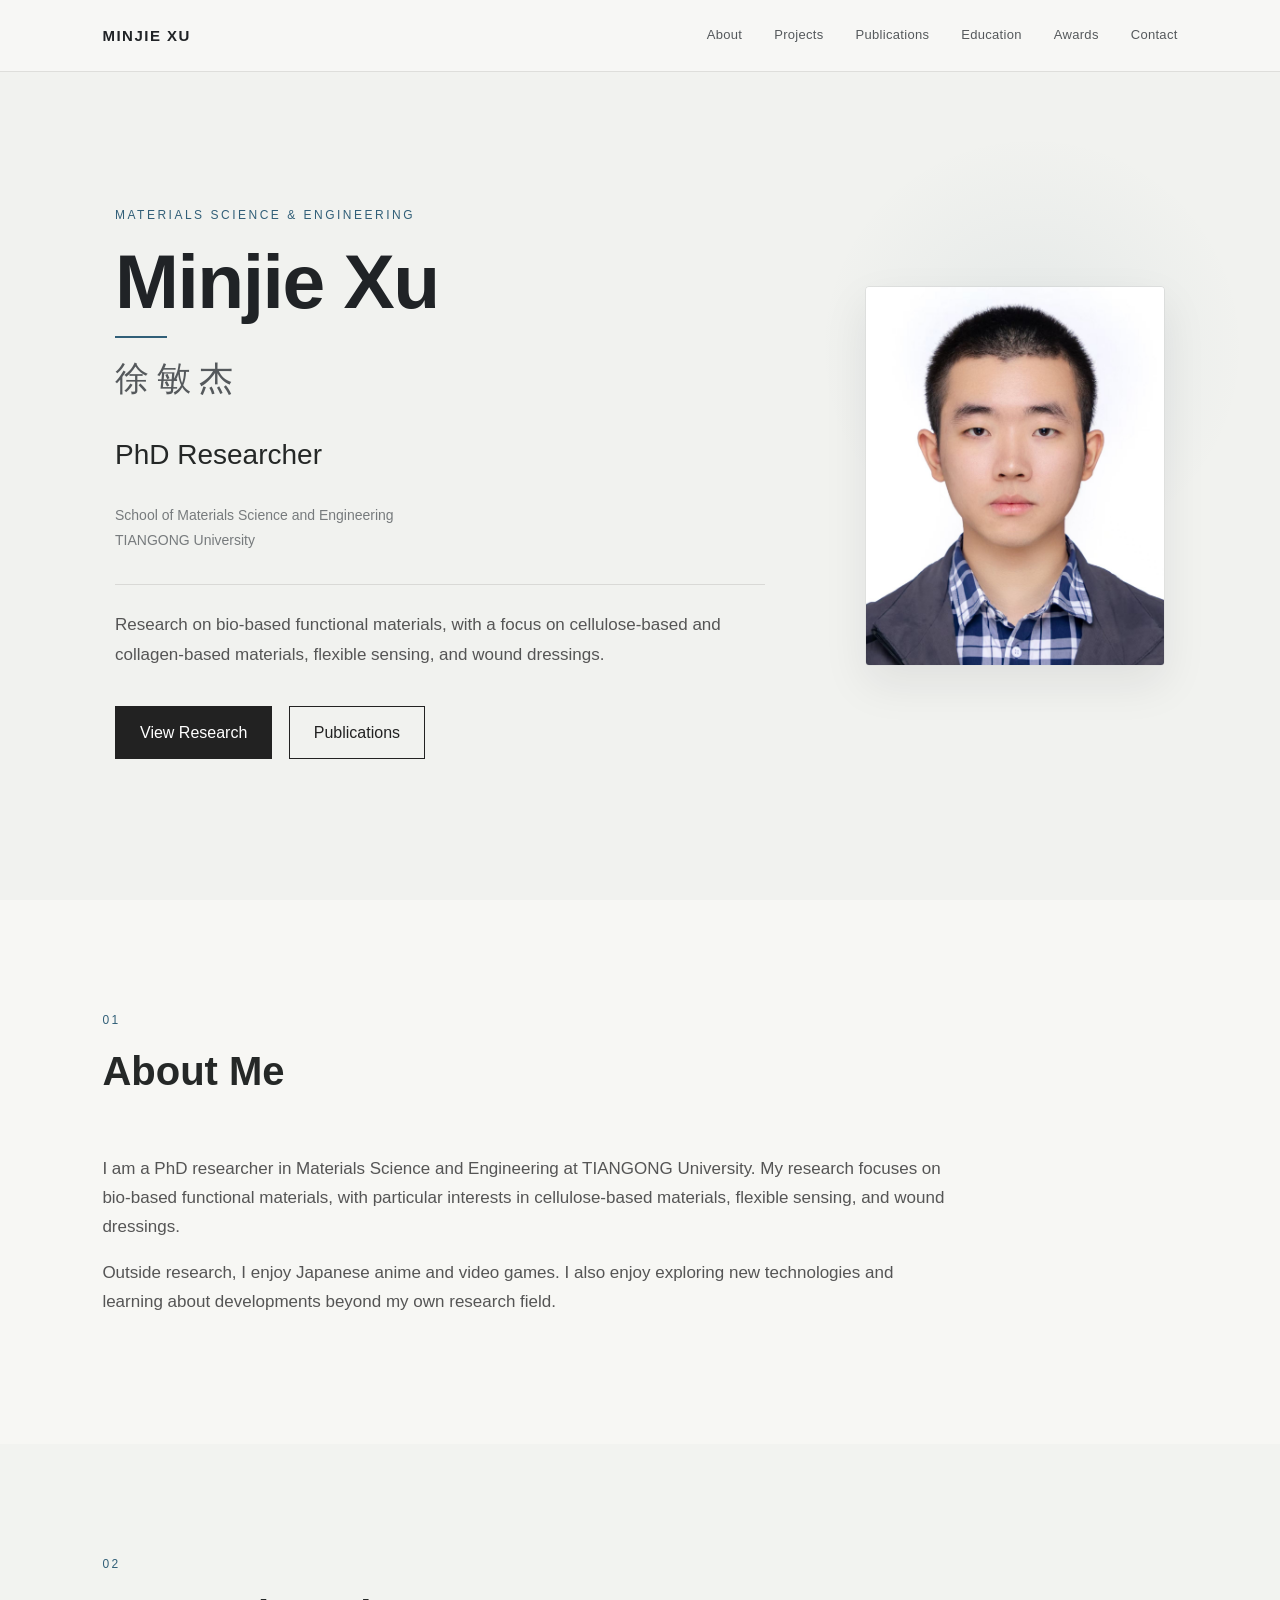
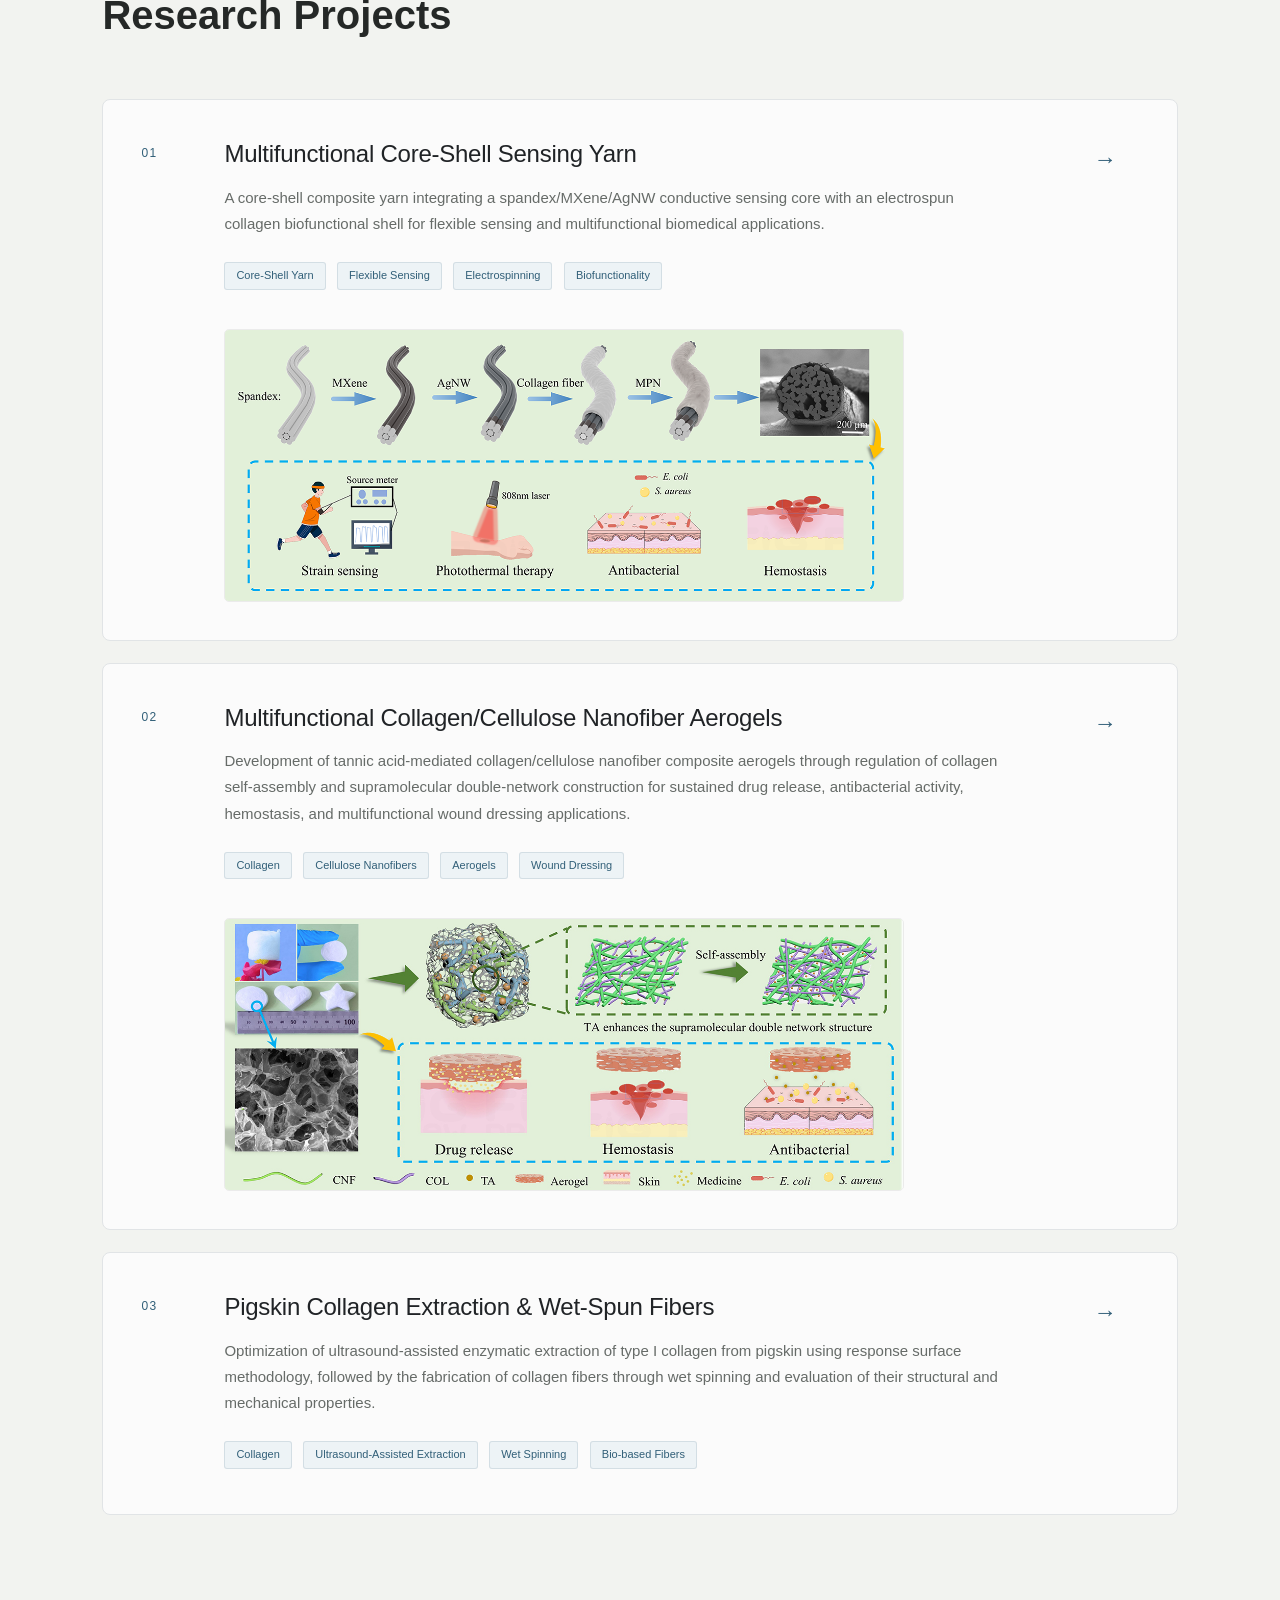
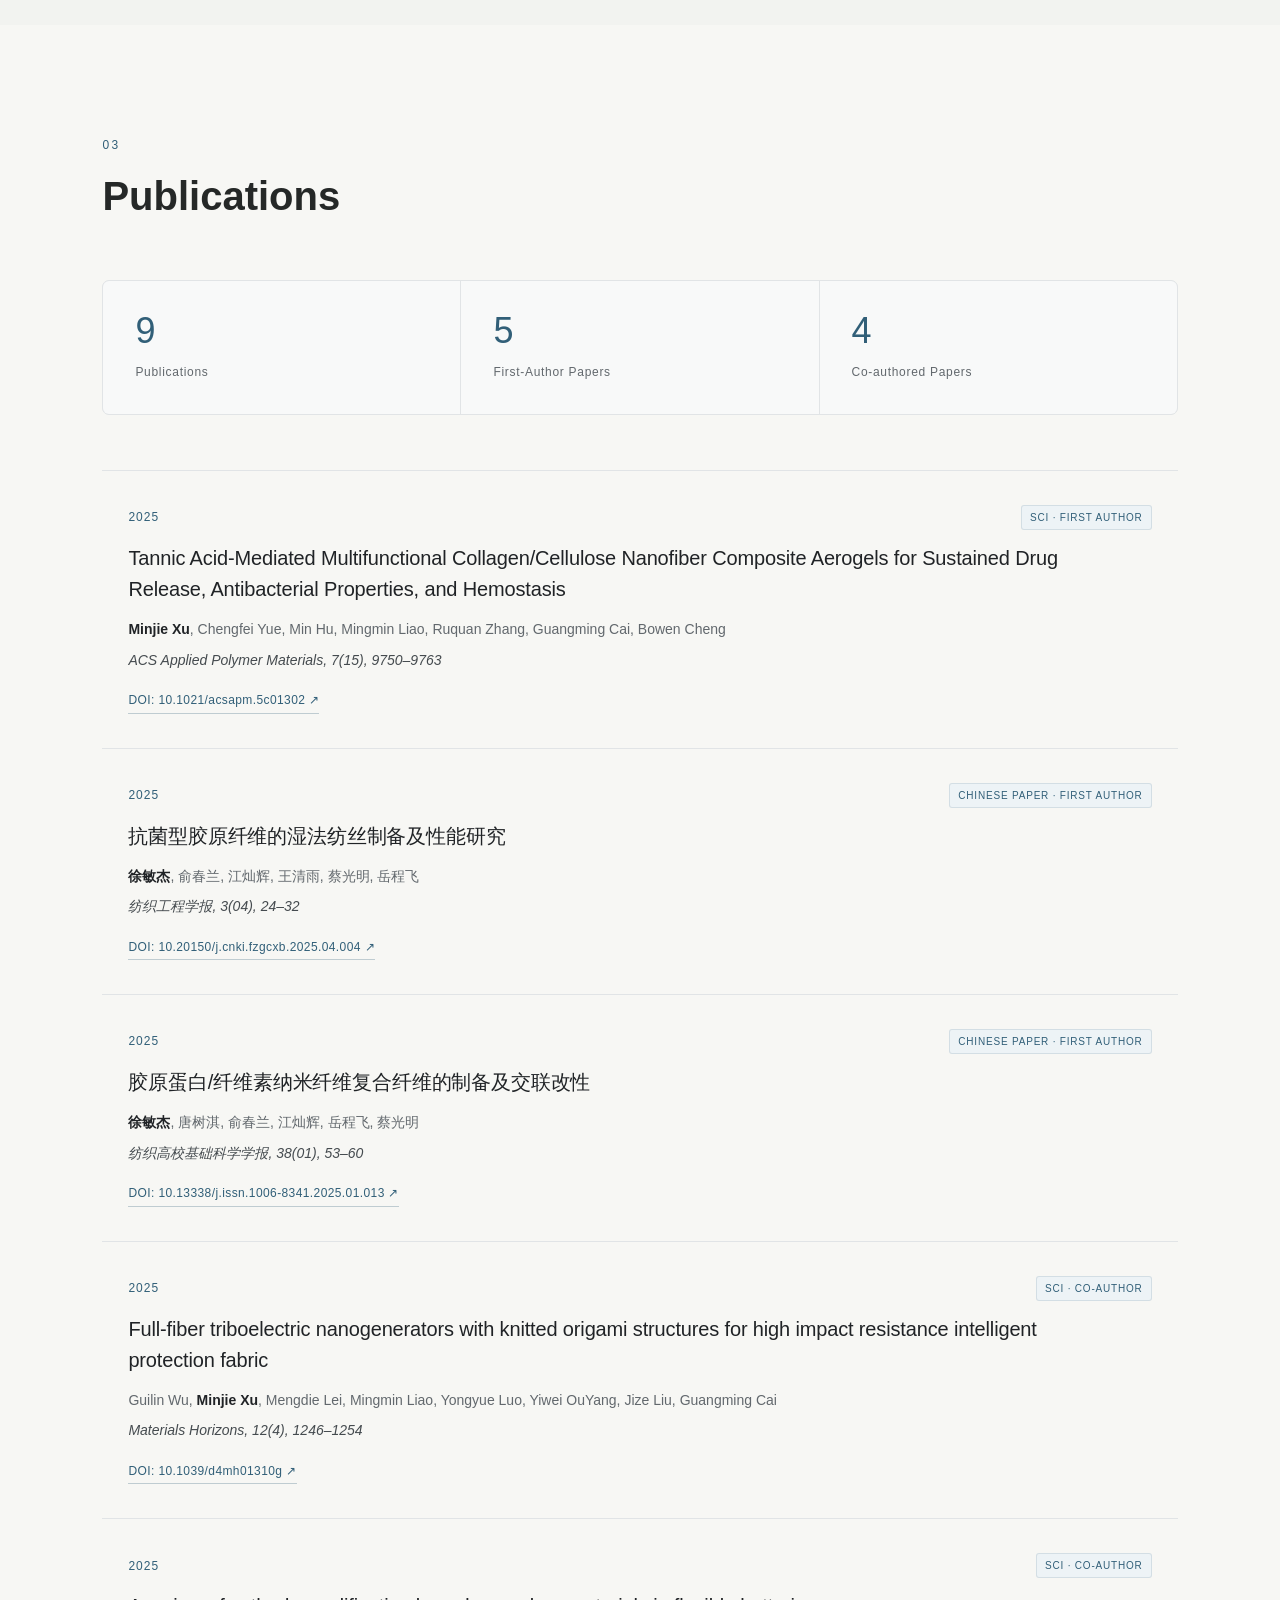
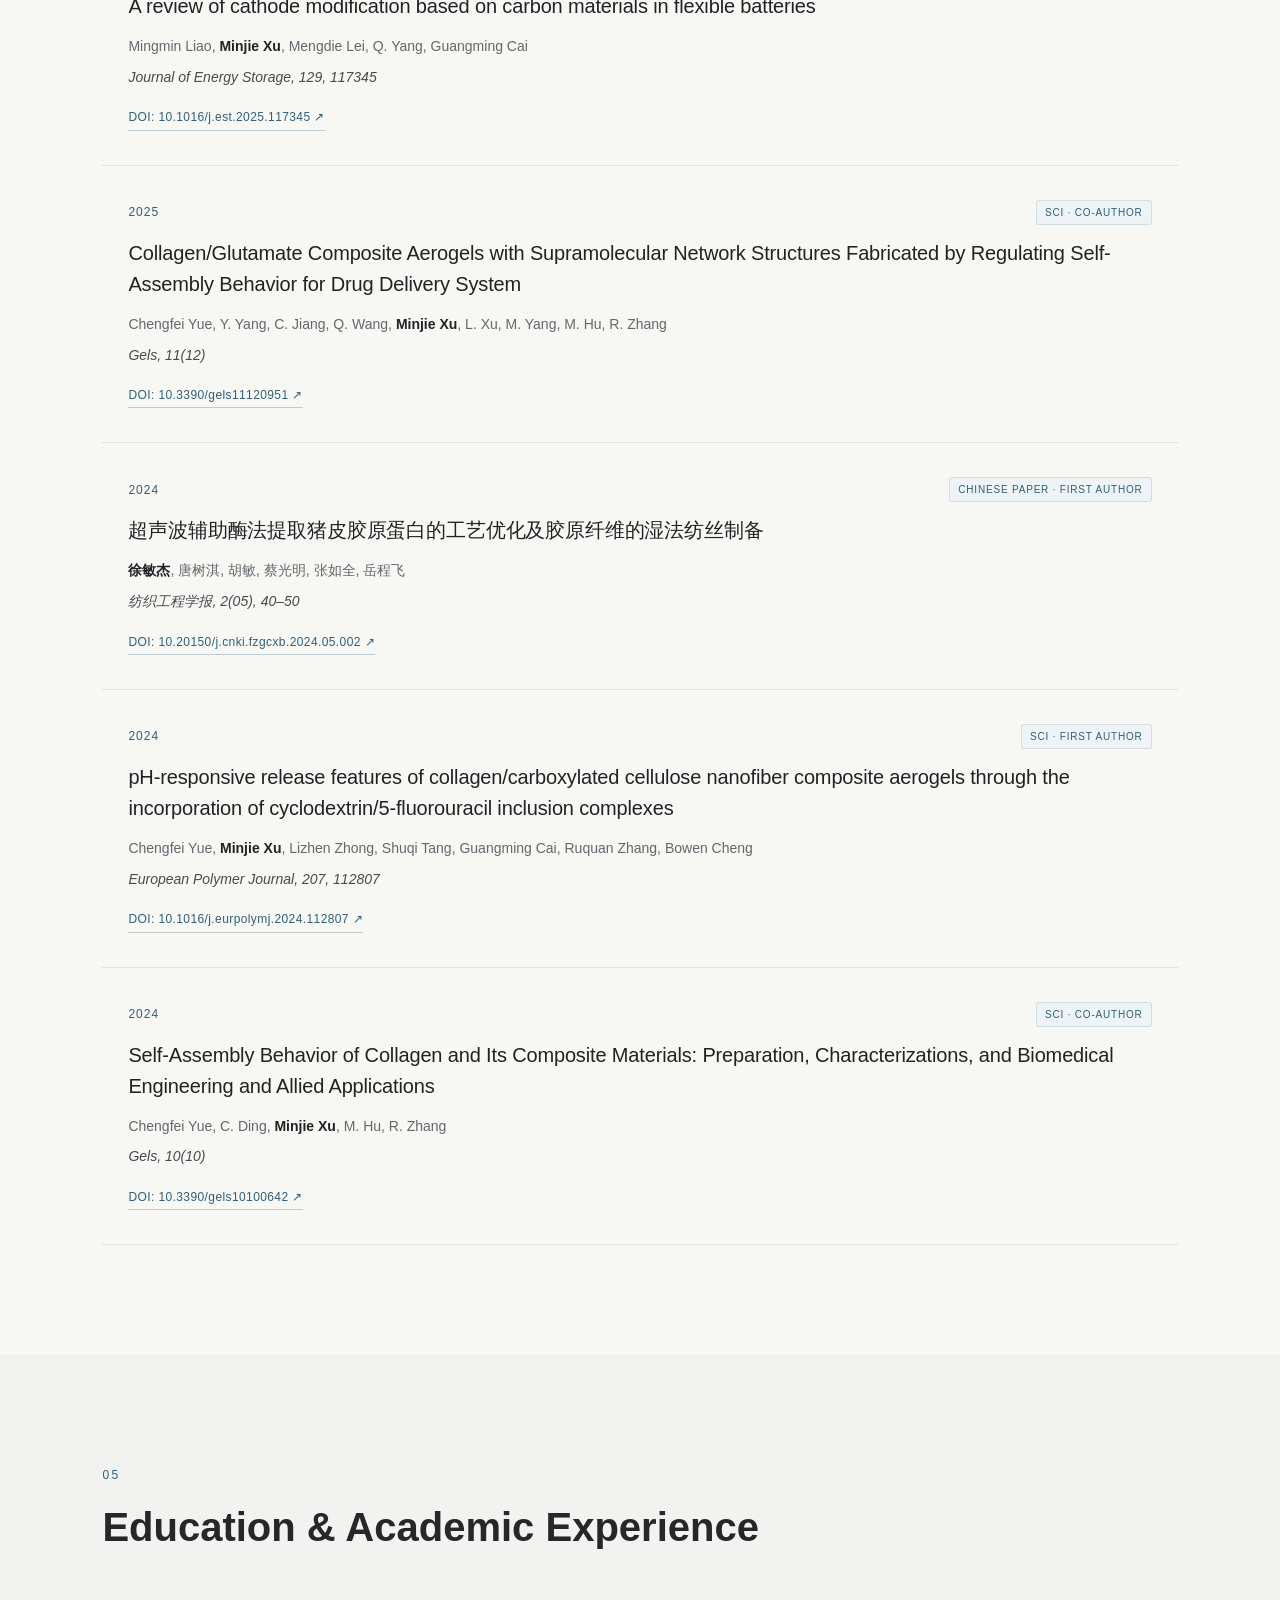
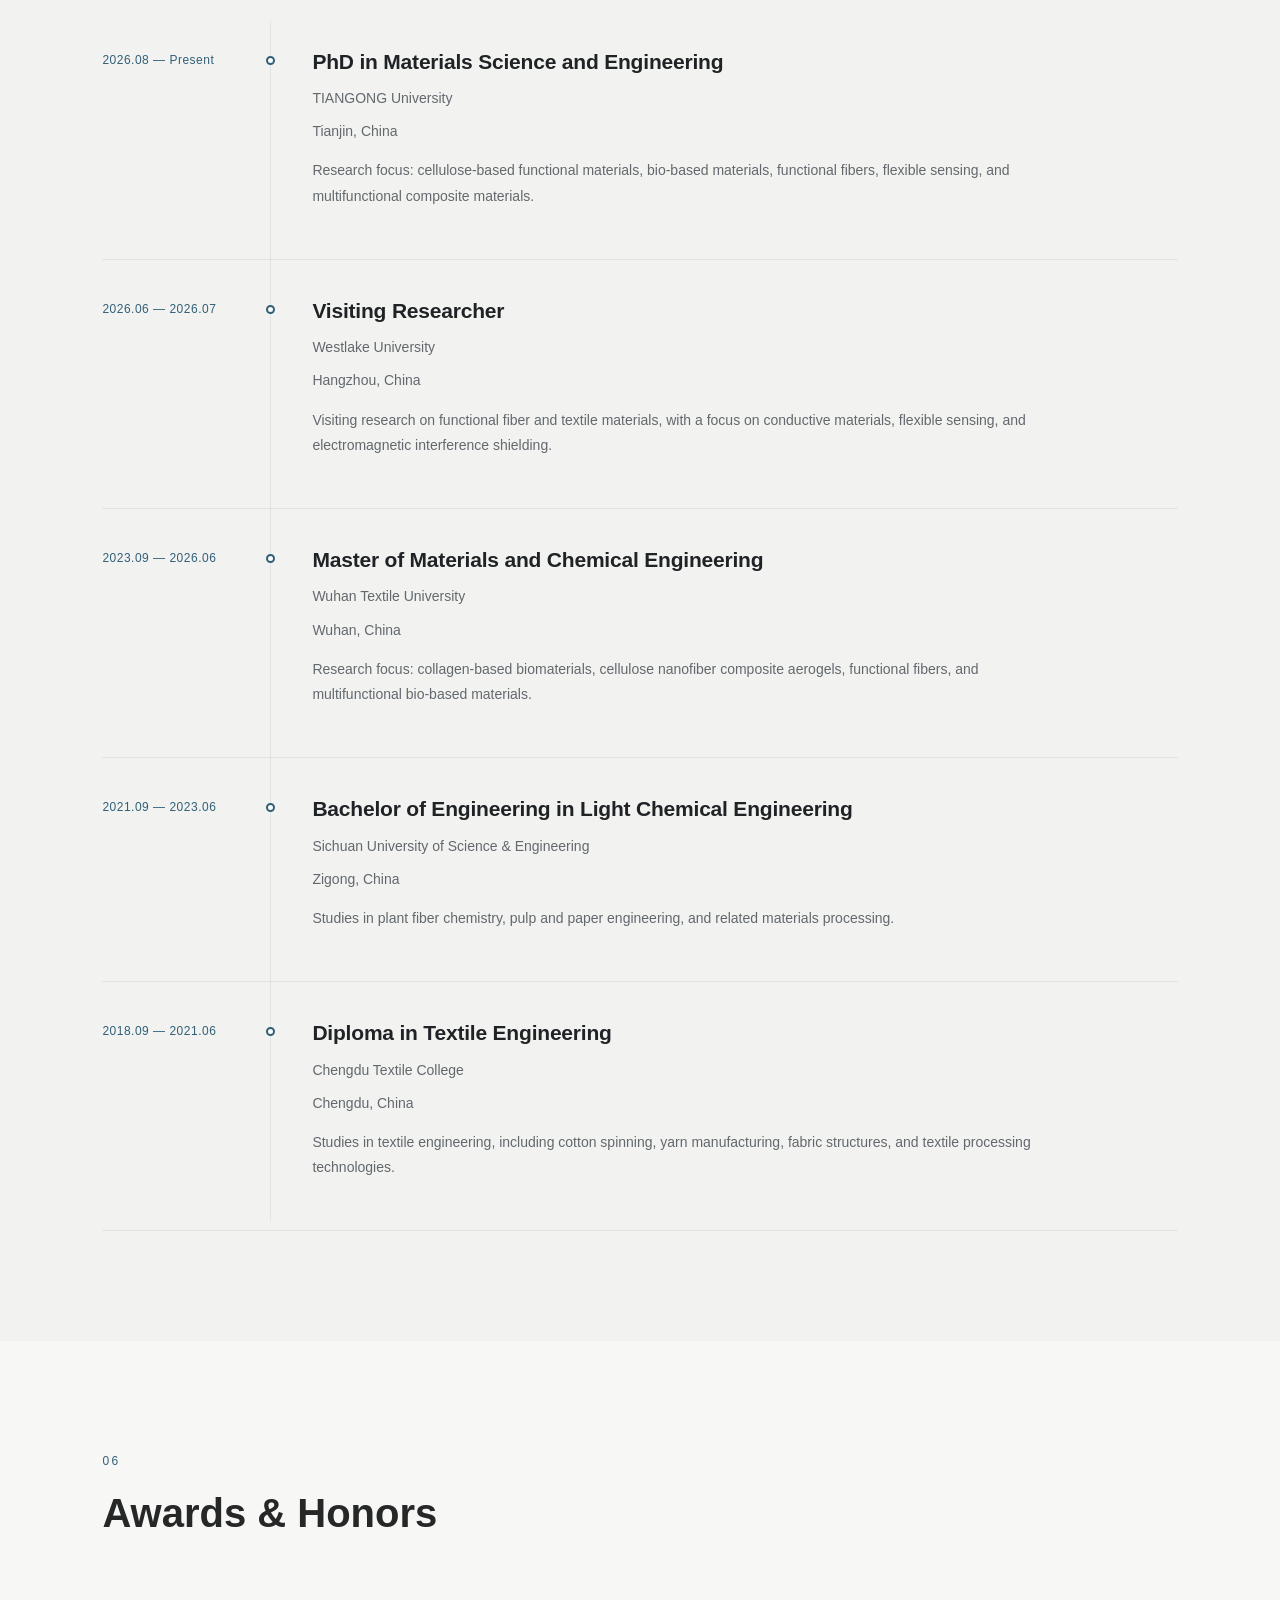
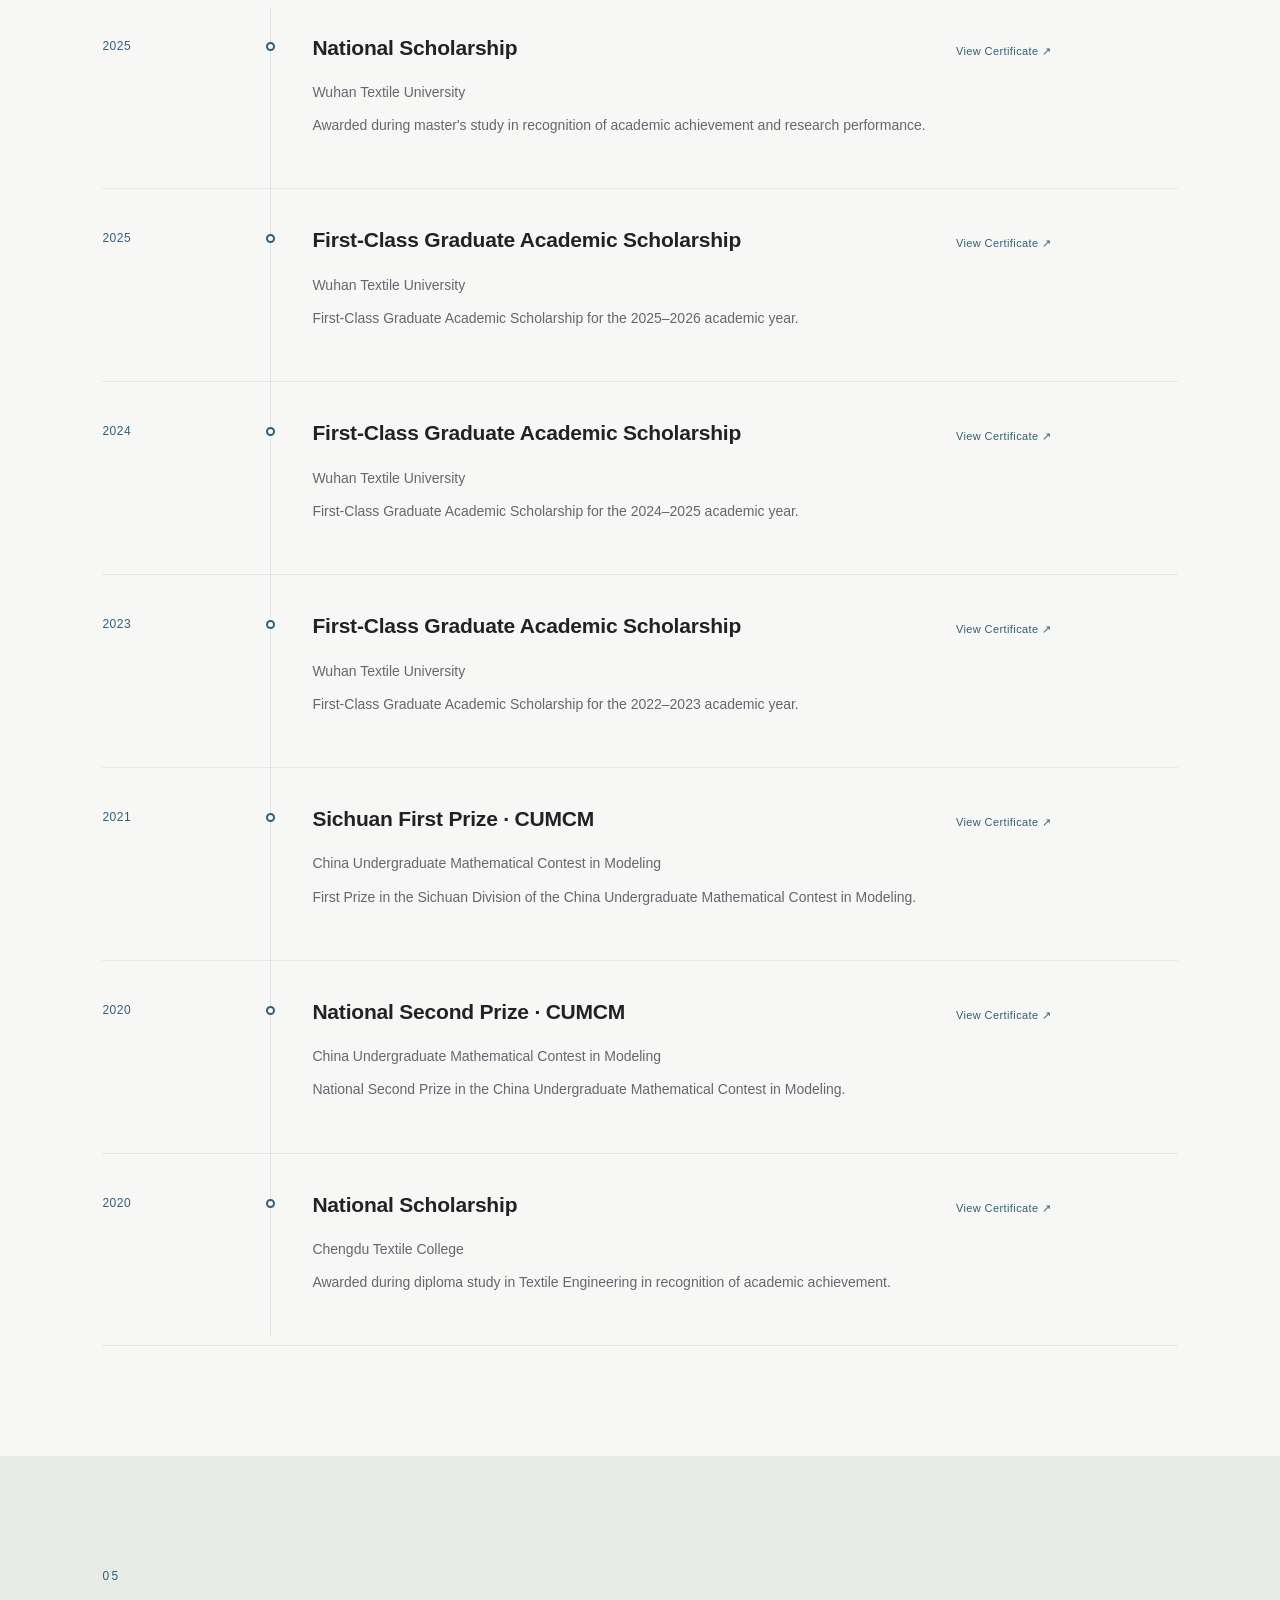
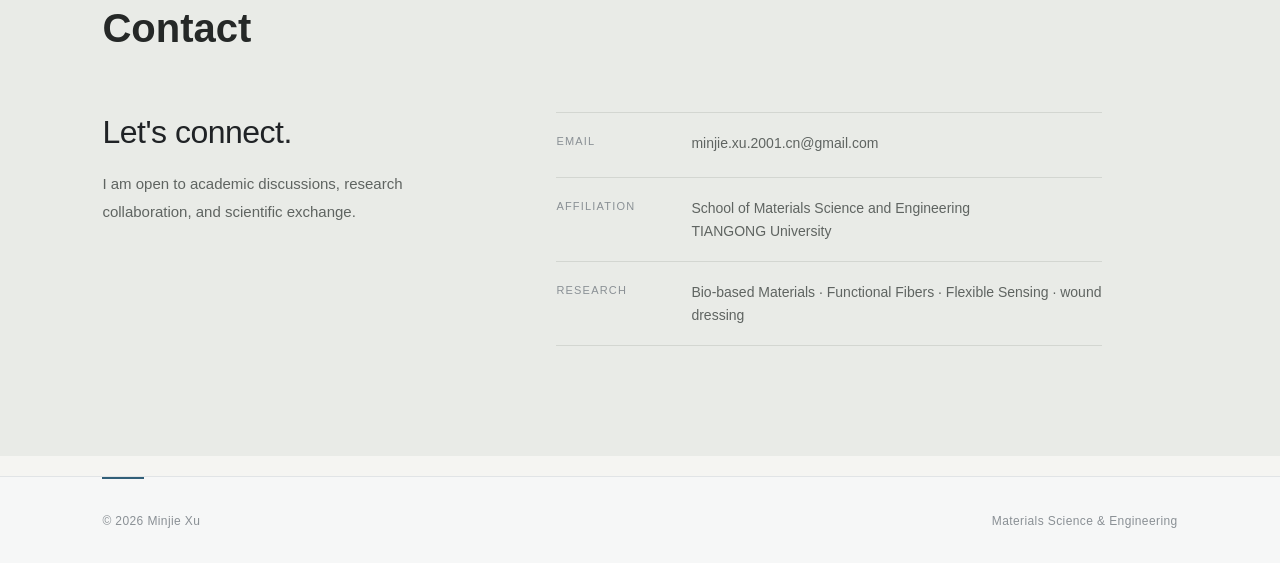
==== commit 253b5ce0: "Update website content" ====
--- a/index.html
+++ b/index.html
@@ -123,11 +123,7 @@
                 cellulose-based materials, flexible sensing, and wound dressings.
             </p>
 
-            <p>
-                Born in 2000 in Sichuan Province, China, I developed a strong
-                interest in science and engineering and have pursued my academic
-                journey in materials and textile-related research.
-            </p>
+
 
             <p>
                 Outside research, I enjoy Japanese anime and video games.
@@ -964,7 +960,7 @@
 
             <p>
                 First-Class Graduate Academic Scholarship
-                for the 2023–2024 academic year.
+                for the 2022–2023 academic year.
             </p>
 
         </div>
@@ -983,7 +979,7 @@
 <div class="education-item">
 
     <div class="education-year">
-        2022
+        2021
     </div>
 
     <div class="education-content">
@@ -1022,7 +1018,7 @@
 <div class="education-item">
 
     <div class="education-year">
-        2021
+        2020
     </div>
 
     <div class="education-content">
